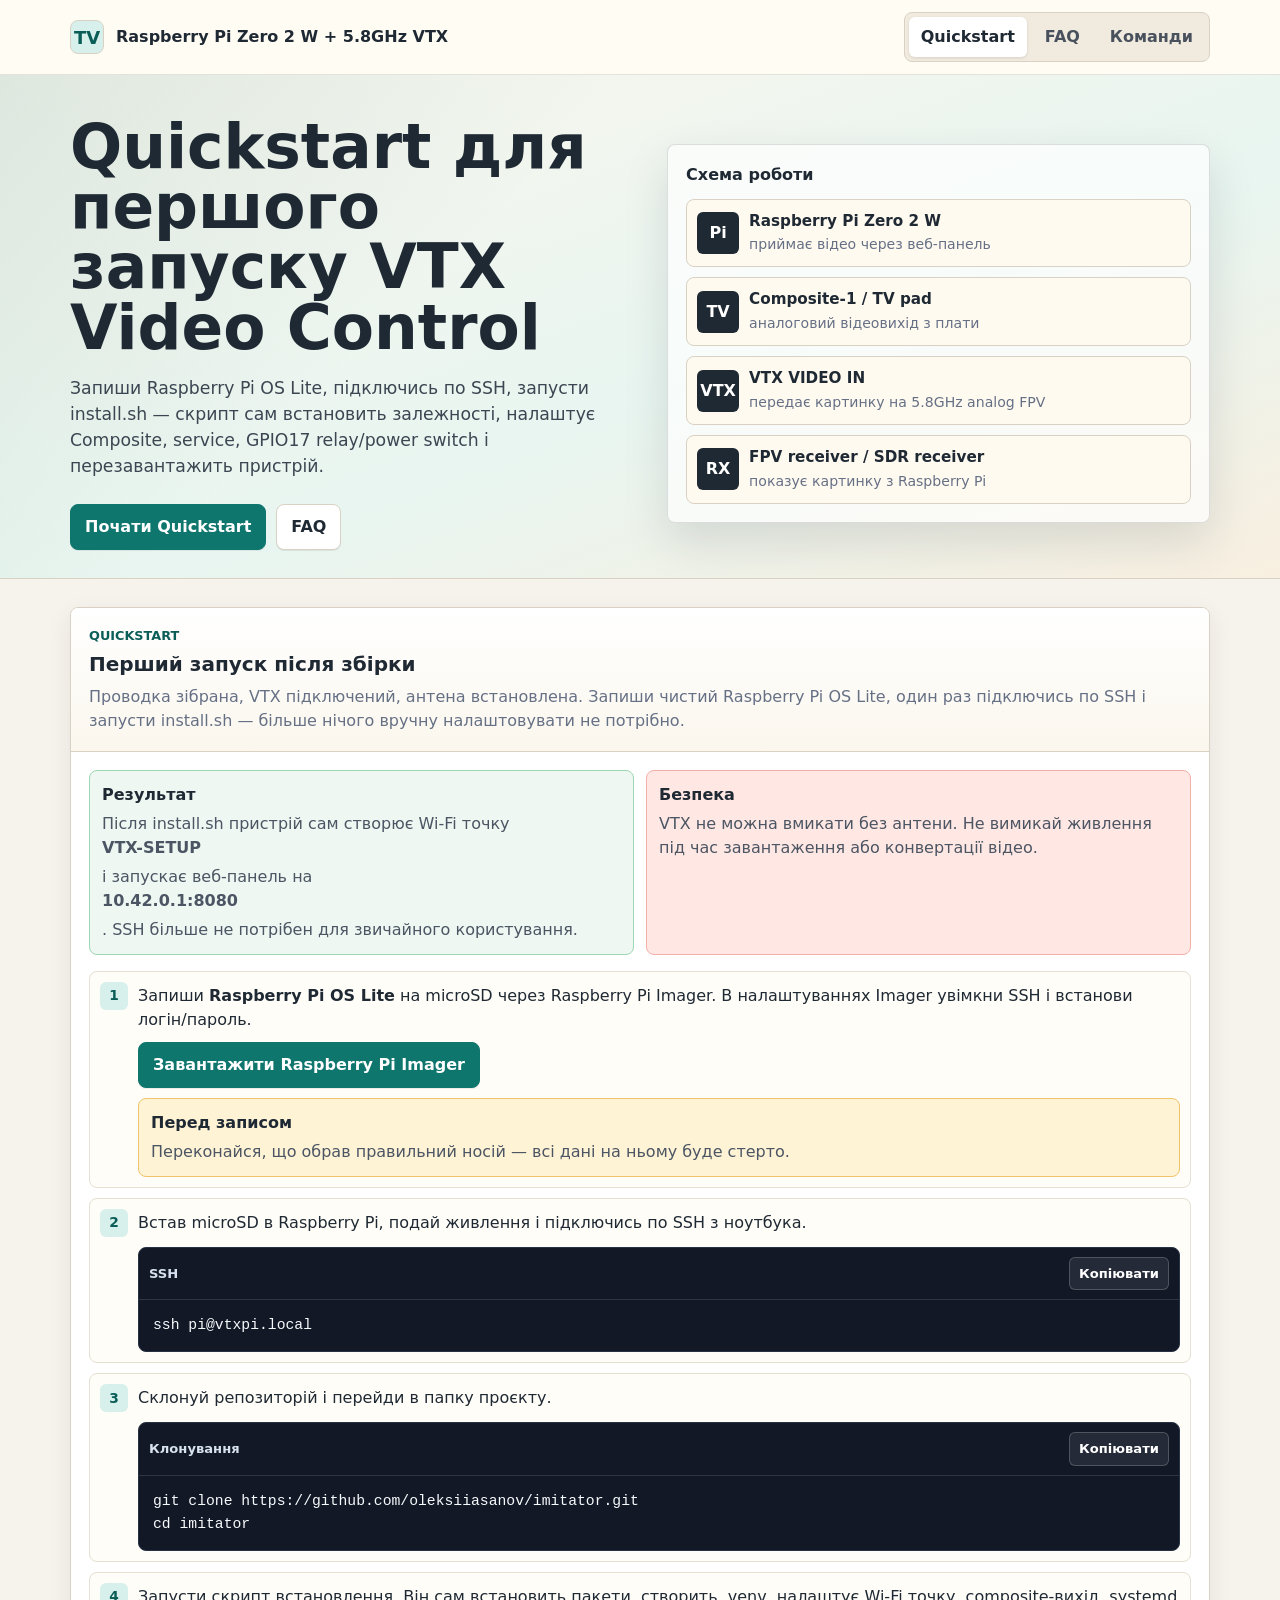
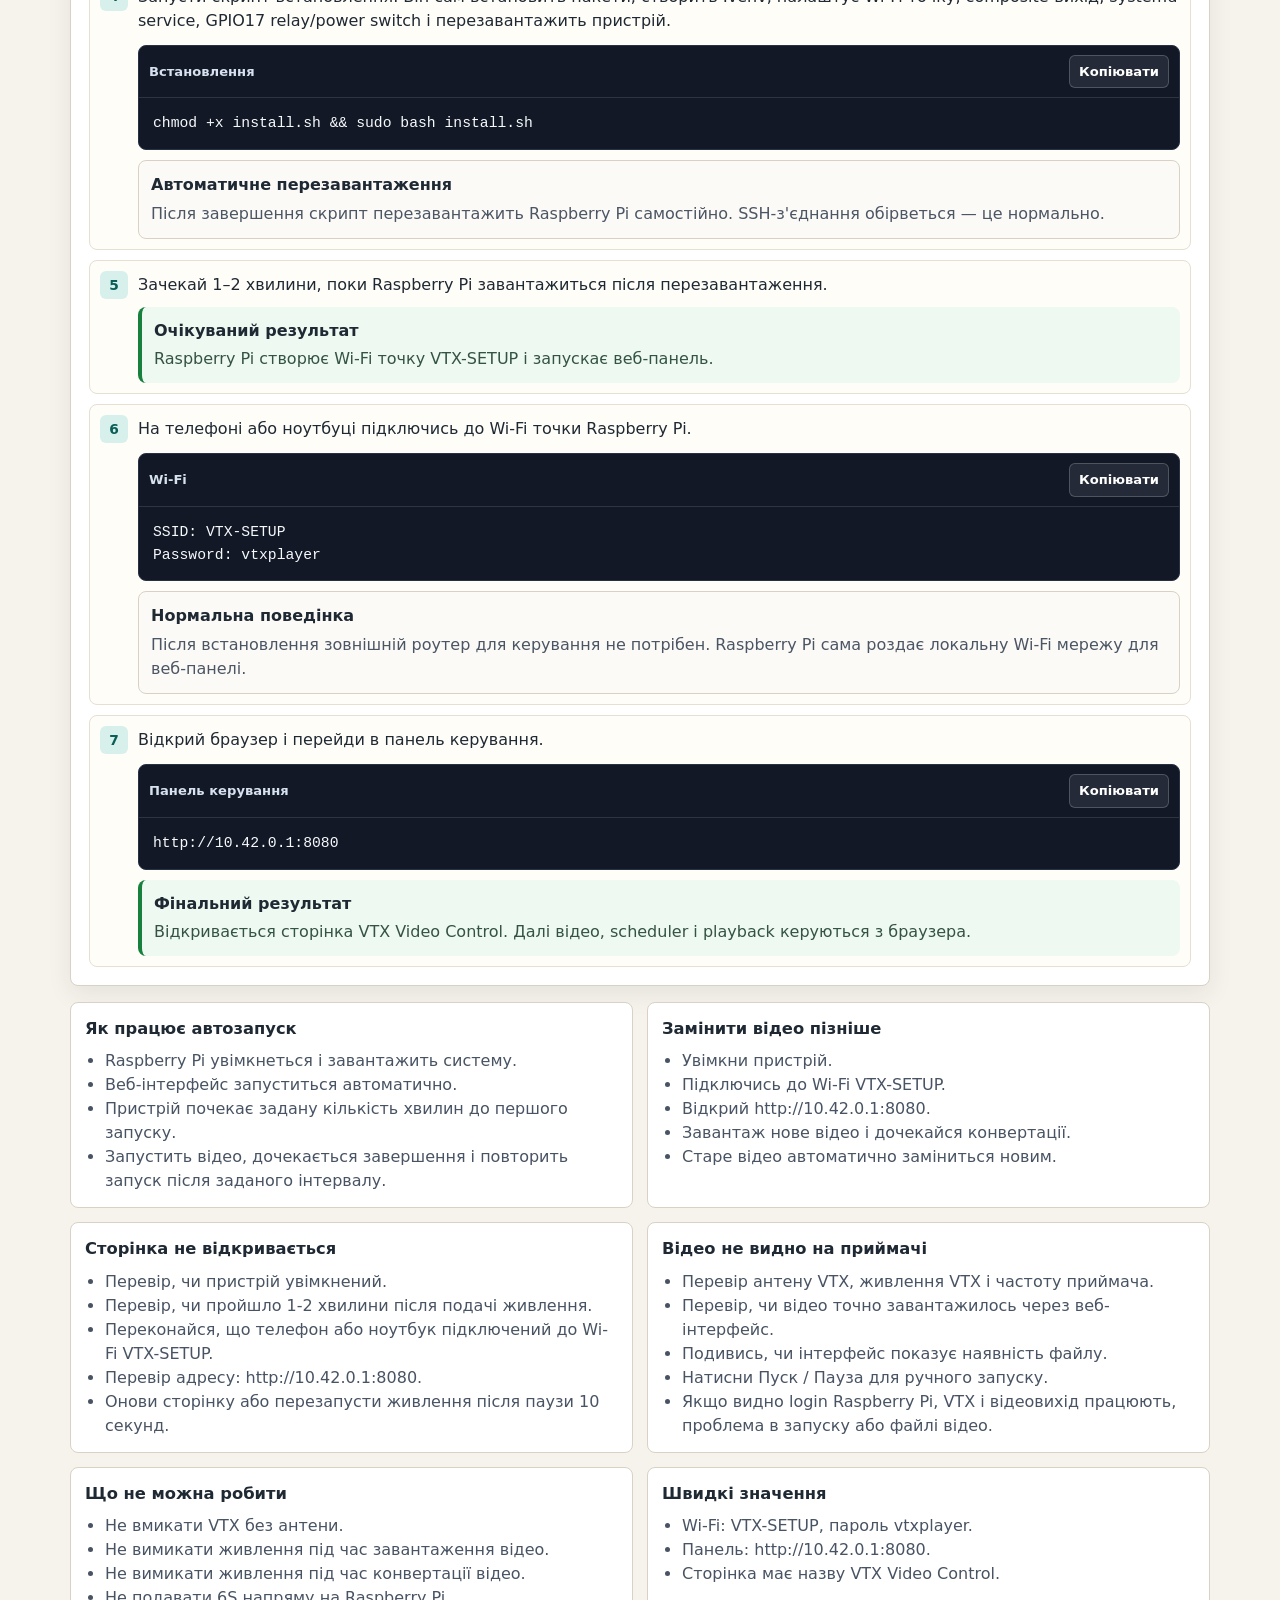
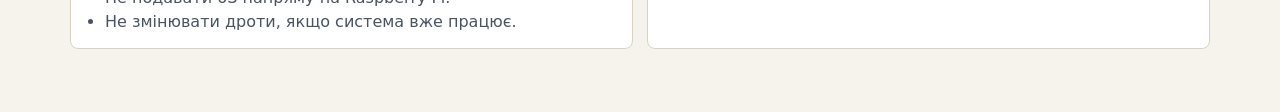
==== index.html @ 907ea308 "Simplify wiring checklist labels" ====
<!doctype html>
<html lang="uk">
<head>
  <meta charset="utf-8">
  <meta name="viewport" content="width=device-width, initial-scale=1">
  <title>Raspberry Pi Zero 2 W + VTX: інтерактивна інструкція</title>
  <style>
    :root {
      color-scheme: light;
      --bg: #f6f3ec;
      --paper: #fffcf5;
      --ink: #1f2933;
      --muted: #667085;
      --line: #d9d2c4;
      --panel: #ffffff;
      --panel-2: #eef7f2;
      --accent: #0f766e;
      --accent-dark: #0b5d57;
      --accent-soft: #d7f0eb;
      --warn: #b54708;
      --warn-soft: #fff3d6;
      --danger: #b42318;
      --danger-soft: #ffe7e3;
      --ok: #16803c;
      --code-bg: #121826;
      --code-fg: #f7fafc;
      --shadow: 0 18px 45px rgba(31, 41, 51, .13);
      --radius: 8px;
    }

    * {
      box-sizing: border-box;
    }

    html {
      scroll-behavior: smooth;
    }

    body {
      margin: 0;
      background: var(--bg);
      color: var(--ink);
      font-family: Inter, ui-sans-serif, system-ui, -apple-system, BlinkMacSystemFont, "Segoe UI", sans-serif;
      line-height: 1.5;
    }

    button,
    input {
      font: inherit;
    }

    button {
      cursor: pointer;
    }

    .app {
      min-height: 100vh;
    }

    .topbar {
      position: sticky;
      top: 0;
      z-index: 20;
      border-bottom: 1px solid rgba(31, 41, 51, .12);
      background: rgba(255, 252, 245, .94);
      backdrop-filter: blur(14px);
    }

    .topbar-inner {
      max-width: 1180px;
      margin: 0 auto;
      padding: 12px 20px;
      display: grid;
      grid-template-columns: minmax(220px, 1fr) auto;
      gap: 16px;
      align-items: center;
    }

    .brand {
      display: flex;
      align-items: center;
      min-width: 0;
      gap: 12px;
      font-weight: 800;
      letter-spacing: 0;
    }

    .brand-mark {
      width: 34px;
      height: 34px;
      display: grid;
      place-items: center;
      flex: 0 0 auto;
      border: 1px solid var(--line);
      border-radius: var(--radius);
      background: var(--accent-soft);
      color: var(--accent-dark);
      font-size: 18px;
      font-weight: 900;
    }

    .brand-text {
      overflow: hidden;
      text-overflow: ellipsis;
      white-space: nowrap;
    }

    .tabs {
      display: flex;
      gap: 6px;
      padding: 4px;
      border: 1px solid var(--line);
      border-radius: var(--radius);
      background: #f0eadf;
    }

    .tab {
      border: 0;
      border-radius: 6px;
      padding: 8px 12px;
      background: transparent;
      color: #49515d;
      font-weight: 700;
      white-space: nowrap;
    }

    .tab.is-active {
      background: var(--panel);
      color: var(--ink);
      box-shadow: 0 1px 3px rgba(31, 41, 51, .12);
    }

    .hero {
      position: relative;
      overflow: hidden;
      border-bottom: 1px solid var(--line);
      background:
        linear-gradient(135deg, rgba(15, 118, 110, .12), transparent 36%),
        linear-gradient(160deg, #fbf7ee 0%, #e8f5f0 58%, #f8efe0 100%);
    }

    .hero-inner {
      max-width: 1180px;
      margin: 0 auto;
      padding: 42px 20px 28px;
      display: grid;
      grid-template-columns: minmax(0, 1.02fr) minmax(320px, .98fr);
      gap: 32px;
      align-items: center;
    }

    h1 {
      margin: 0;
      max-width: 820px;
      font-size: clamp(2rem, 4.8vw, 4.4rem);
      line-height: .98;
      letter-spacing: 0;
    }

    .lead {
      margin: 18px 0 0;
      max-width: 690px;
      color: #3b4652;
      font-size: 1.08rem;
    }

    .hero-actions {
      display: flex;
      flex-wrap: wrap;
      gap: 10px;
      margin-top: 24px;
    }

    .button {
      display: inline-flex;
      align-items: center;
      justify-content: center;
      gap: 8px;
      min-height: 42px;
      border: 1px solid var(--line);
      border-radius: var(--radius);
      padding: 10px 14px;
      background: var(--panel);
      color: var(--ink);
      font-weight: 800;
      text-decoration: none;
      box-shadow: 0 1px 0 rgba(31, 41, 51, .08);
    }

    .button.primary {
      border-color: var(--accent);
      background: var(--accent);
      color: #fff;
    }

    .signal-board {
      border: 1px solid rgba(31, 41, 51, .14);
      border-radius: var(--radius);
      background: rgba(255, 255, 255, .66);
      box-shadow: var(--shadow);
      padding: 18px;
    }

    .signal-title {
      margin: 0 0 12px;
      font-weight: 900;
    }

    .flow {
      display: grid;
      gap: 10px;
    }

    .flow-step {
      position: relative;
      display: grid;
      grid-template-columns: 42px minmax(0, 1fr);
      gap: 10px;
      align-items: center;
      padding: 10px;
      border: 1px solid var(--line);
      border-radius: var(--radius);
      background: #fffaf0;
    }

    .flow-icon {
      width: 42px;
      height: 42px;
      display: grid;
      place-items: center;
      border-radius: 6px;
      background: #1f2933;
      color: #fff;
      font-weight: 900;
    }

    .flow-step strong {
      display: block;
      font-size: .95rem;
    }

    .flow-step span {
      color: var(--muted);
      font-size: .88rem;
    }

    .container {
      max-width: 1180px;
      margin: 0 auto;
      padding: 28px 20px 56px;
    }

    .small-btn {
      min-height: 36px;
      border: 1px solid var(--line);
      border-radius: var(--radius);
      background: var(--panel);
      color: var(--ink);
      padding: 8px 10px;
      font-weight: 800;
    }

    .small-btn.danger {
      color: var(--danger);
      border-color: #f5b8ae;
      background: #fff8f6;
    }

    .view {
      display: none;
    }

    .view.is-active {
      display: block;
    }

    .phase-card {
      margin-bottom: 16px;
      border: 1px solid var(--line);
      border-radius: var(--radius);
      background: var(--panel);
      box-shadow: 0 8px 24px rgba(31, 41, 51, .08);
      overflow: hidden;
    }

    .phase-head {
      display: grid;
      grid-template-columns: minmax(0, 1fr) auto;
      gap: 14px;
      padding: 18px;
      border-bottom: 1px solid var(--line);
      background: linear-gradient(180deg, #ffffff, #fbf7ee);
    }

    .phase-head > .button,
    .phase-head > .small-btn {
      align-self: center;
      justify-self: end;
    }

    .phase-kicker {
      margin: 0 0 4px;
      color: var(--accent-dark);
      font-size: .8rem;
      font-weight: 900;
      text-transform: uppercase;
      letter-spacing: 0;
    }

    .phase-title {
      margin: 0;
      font-size: 1.25rem;
      letter-spacing: 0;
    }

    .phase-summary {
      margin: 6px 0 0;
      color: var(--muted);
    }

    .phase-body {
      display: grid;
      gap: 16px;
      padding: 18px;
    }

    .info-grid {
      display: grid;
      grid-template-columns: repeat(2, minmax(0, 1fr));
      gap: 12px;
    }

    .note {
      border: 1px solid var(--line);
      border-radius: var(--radius);
      padding: 12px;
      background: #fbfaf7;
    }

    .note strong {
      display: block;
      margin-bottom: 5px;
    }

    .note p,
    .note ul {
      margin: 0;
      color: #4b5563;
    }

    .note ul {
      padding-left: 20px;
    }

    .note.warning {
      border-color: #f0c36a;
      background: var(--warn-soft);
    }

    .note.danger {
      border-color: #f2afa8;
      background: var(--danger-soft);
    }

    .note.success {
      border-color: #9bd7b2;
      background: var(--panel-2);
    }

    .steps {
      display: grid;
      gap: 10px;
      margin: 0;
      padding: 0;
      list-style: none;
      counter-reset: steps;
    }

    .step {
      display: grid;
      grid-template-columns: auto minmax(0, 1fr);
      gap: 10px;
      align-items: start;
      padding: 10px;
      border: 1px solid #e6dfd2;
      border-radius: var(--radius);
      background: #fffdf8;
    }

    .step::before {
      counter-increment: steps;
      content: counter(steps);
      width: 28px;
      height: 28px;
      display: grid;
      place-items: center;
      border-radius: 6px;
      background: var(--accent-soft);
      color: var(--accent-dark);
      font-weight: 900;
      font-size: .86rem;
    }

    .step p {
      margin: 2px 0 0;
    }

    .step-content {
      display: grid;
      min-width: 0;
      gap: 10px;
    }

    .step-content p {
      margin: 2px 0 0;
    }

    .step .code-card {
      margin-top: 2px;
    }

    .step-figure {
      margin: 0;
      overflow: hidden;
      border: 1px solid var(--line);
      border-radius: var(--radius);
      background: #fff;
    }

    .step-figure img {
      display: block;
      width: 100%;
      height: auto;
    }

    .step-figure figcaption {
      padding: 9px 12px;
      border-top: 1px solid var(--line);
      color: var(--muted);
      font-size: .9rem;
      font-weight: 750;
    }

    .code-card {
      overflow: hidden;
      border: 1px solid #283245;
      border-radius: var(--radius);
      background: var(--code-bg);
    }

    .code-top {
      display: grid;
      grid-template-columns: minmax(0, 1fr) auto;
      gap: 10px;
      align-items: center;
      padding: 9px 10px;
      border-bottom: 1px solid rgba(255, 255, 255, .12);
      color: #d7e1ef;
      font-size: .82rem;
      font-weight: 850;
    }

    .copy-btn {
      min-height: 32px;
      border: 1px solid rgba(255, 255, 255, .2);
      border-radius: 6px;
      background: rgba(255, 255, 255, .08);
      color: #fff;
      padding: 6px 9px;
      font-weight: 900;
    }

    .copy-btn.is-copied {
      border-color: #7dd3a5;
      background: rgba(22, 128, 60, .35);
    }

    pre {
      margin: 0;
      padding: 14px;
      overflow: auto;
      color: var(--code-fg);
      font-family: ui-monospace, SFMono-Regular, Menlo, Monaco, Consolas, "Liberation Mono", monospace;
      font-size: .92rem;
      line-height: 1.55;
      white-space: pre;
    }

    .result {
      border-left: 4px solid var(--ok);
      border-radius: var(--radius);
      background: #edf9f1;
      padding: 12px;
    }

    .result strong {
      display: block;
      margin-bottom: 4px;
    }

    .result p {
      margin: 0;
      color: #355344;
    }

    .command-panel {
      display: grid;
      gap: 14px;
    }

    .command-search {
      display: grid;
      grid-template-columns: minmax(0, 1fr) auto;
      gap: 10px;
      margin-bottom: 16px;
      padding: 12px;
      border: 1px solid var(--line);
      border-radius: var(--radius);
      background: var(--paper);
    }

    .search-input {
      width: 100%;
      min-height: 42px;
      border: 1px solid var(--line);
      border-radius: var(--radius);
      background: #fff;
      color: var(--ink);
      padding: 10px 12px;
    }

    .command-count {
      display: grid;
      place-items: center;
      min-width: 116px;
      color: var(--muted);
      font-weight: 850;
    }

    .diagnostics {
      display: grid;
      grid-template-columns: repeat(2, minmax(0, 1fr));
      gap: 14px;
    }

    .diagnostics.faq-list {
      grid-template-columns: 1fr;
      gap: 10px;
    }

    .diag-card,
    .faq-item {
      border: 1px solid var(--line);
      border-radius: var(--radius);
      background: var(--panel);
      padding: 14px;
    }

    .diag-card h3,
    .faq-item h3 {
      margin: 0 0 8px;
      font-size: 1.02rem;
      letter-spacing: 0;
    }

    .diag-card ul,
    .faq-item ul,
    .faq-item ol {
      margin: 0;
      padding-left: 20px;
      color: #485363;
    }

    .faq-item {
      padding: 0;
      overflow: hidden;
    }

    .faq-item summary {
      display: grid;
      grid-template-columns: minmax(0, 1fr) auto;
      gap: 12px;
      align-items: center;
      padding: 14px;
      cursor: pointer;
      font-weight: 850;
      list-style: none;
    }

    .faq-item summary::-webkit-details-marker {
      display: none;
    }

    .faq-item summary::after {
      content: "+";
      width: 28px;
      height: 28px;
      display: grid;
      place-items: center;
      border-radius: 6px;
      background: var(--accent-soft);
      color: var(--accent-dark);
      font-weight: 900;
    }

    .faq-item[open] summary {
      border-bottom: 1px solid var(--line);
      background: #fbf7ee;
    }

    .faq-item[open] summary::after {
      content: "-";
    }

    .faq-item h3 {
      margin: 0;
    }

    .faq-answer {
      display: grid;
      gap: 14px;
      padding: 14px;
    }

    .faq-answer p {
      margin: 0;
      color: #485363;
    }

    .wiring-panel {
      display: grid;
      gap: 10px;
      border: 1px solid var(--line);
      border-radius: var(--radius);
      background: #fffdf8;
      padding: 12px;
    }

    .wiring-head {
      display: flex;
      justify-content: space-between;
      gap: 12px;
      align-items: center;
      color: #384453;
      font-weight: 850;
    }

    .wiring-list {
      display: grid;
      gap: 8px;
    }

    .wire-step {
      --wire: #64748b;
      --wire-soft: #f8fafc;
      display: grid;
      grid-template-columns: 24px 34px minmax(150px, 1fr) minmax(54px, .45fr) minmax(150px, 1fr);
      gap: 10px;
      align-items: center;
      min-height: 52px;
      padding: 10px;
      border: 1px solid #e6dfd2;
      border-radius: var(--radius);
      background: var(--panel);
      cursor: pointer;
    }

    .wire-step[data-wire-color="red"] {
      --wire: #dc2626;
      --wire-soft: #fff1f2;
    }

    .wire-step[data-wire-color="black"] {
      --wire: #111827;
      --wire-soft: #f3f4f6;
    }

    .wire-step[data-wire-color="yellow"] {
      --wire: #f59e0b;
      --wire-soft: #fffbeb;
    }

    .wire-step[data-wire-color="blue"] {
      --wire: #2563eb;
      --wire-soft: #eff6ff;
    }

    .wire-step[data-wire-color="gray"] {
      --wire: #64748b;
      --wire-soft: #f8fafc;
    }

    .wire-step input {
      width: 18px;
      height: 18px;
      margin: 0;
      accent-color: var(--accent);
    }

    .wire-num {
      width: 28px;
      height: 28px;
      display: grid;
      place-items: center;
      border: 1px solid #d1d5db;
      border-radius: 6px;
      background: #f3f4f6;
      color: #475569;
      font-size: .82rem;
      font-weight: 900;
    }

    .wire-end {
      min-width: 0;
      color: #283245;
      font-family: ui-monospace, SFMono-Regular, Menlo, Monaco, Consolas, "Liberation Mono", monospace;
      font-size: .9rem;
      font-weight: 800;
      overflow-wrap: anywhere;
    }

    .wire-line {
      position: relative;
      min-width: 54px;
      height: 4px;
      border-radius: 999px;
      background: var(--wire);
      box-shadow: 0 0 0 1px rgba(31, 41, 51, .05), 0 0 10px color-mix(in srgb, var(--wire) 22%, transparent);
    }

    .wire-line::after {
      content: "";
      position: absolute;
      top: 50%;
      right: -1px;
      width: 9px;
      height: 9px;
      border-top: 3px solid var(--wire);
      border-right: 3px solid var(--wire);
      transform: translateY(-50%) rotate(45deg);
      background: transparent;
    }

    .wire-step:has(input:checked) {
      border-color: #9bd7b2;
      background: #f0fbf3;
    }

    .wire-step:has(input:checked) .wire-end {
      text-decoration: line-through;
      text-decoration-thickness: 2px;
    }

    .toast {
      position: fixed;
      right: 18px;
      bottom: 18px;
      z-index: 40;
      transform: translateY(16px);
      opacity: 0;
      pointer-events: none;
      border-radius: var(--radius);
      background: #172033;
      color: #fff;
      padding: 10px 12px;
      font-weight: 850;
      box-shadow: var(--shadow);
      transition: opacity .2s ease, transform .2s ease;
    }

    .toast.is-visible {
      transform: translateY(0);
      opacity: 1;
    }

    @media (max-width: 900px) {
      .topbar-inner,
      .hero-inner,
      .info-grid,
      .diagnostics,
      .wire-step {
        grid-template-columns: 1fr;
      }

      .wire-step {
        gap: 8px;
      }

      .wire-step input,
      .wire-num {
        justify-self: start;
      }

      .wire-line {
        width: 100%;
      }

      .topbar-inner {
        gap: 10px;
      }

      .tabs {
        overflow-x: auto;
      }

    }

    @media (max-width: 560px) {
      .topbar-inner,
      .container,
      .hero-inner {
        padding-left: 14px;
        padding-right: 14px;
      }

      .brand-text {
        white-space: normal;
      }

      .command-search,
      .phase-head {
        grid-template-columns: 1fr;
      }

      .hero-actions {
        justify-content: stretch;
      }

      .button,
      .small-btn {
        width: 100%;
      }

    }
  </style>
</head>
<body>
  <div class="app">
    <header class="topbar">
      <div class="topbar-inner">
        <div class="brand">
          <div class="brand-mark" aria-hidden="true">TV</div>
          <div class="brand-text">Raspberry Pi Zero 2 W + 5.8GHz VTX</div>
        </div>
        <nav class="tabs" aria-label="Розділи інструкції">
          <button class="tab is-active" type="button" data-view="quickstart">Quickstart</button>
          <button class="tab" type="button" data-view="diagnostics">FAQ</button>
          <button class="tab" type="button" data-view="commands">Команди</button>
        </nav>
      </div>
    </header>

    <section class="hero">
      <div class="hero-inner">
        <div>
          <h1>Quickstart для першого запуску VTX Video Control</h1>
          <p class="lead">Запиши Raspberry Pi OS Lite, підключись по SSH, запусти install.sh — скрипт сам встановить залежності, налаштує Composite, service, GPIO17 relay/power switch і перезавантажить пристрій.</p>
          <div class="hero-actions">
            <a class="button primary" href="#quickstart-start">Почати Quickstart</a>
            <a class="button" href="#view-diagnostics" data-jump-view="diagnostics">FAQ</a>
          </div>
        </div>

        <aside class="signal-board" aria-label="Схема сигналу">
          <p class="signal-title">Схема роботи</p>
          <div class="flow">
            <div class="flow-step">
              <div class="flow-icon">Pi</div>
              <div><strong>Raspberry Pi Zero 2 W</strong><span>приймає відео через веб-панель</span></div>
            </div>
            <div class="flow-step">
              <div class="flow-icon">TV</div>
              <div><strong>Composite-1 / TV pad</strong><span>аналоговий відеовихід з плати</span></div>
            </div>
            <div class="flow-step">
              <div class="flow-icon">VTX</div>
              <div><strong>VTX VIDEO IN</strong><span>передає картинку на 5.8GHz analog FPV</span></div>
            </div>
            <div class="flow-step">
              <div class="flow-icon">RX</div>
              <div><strong>FPV receiver / SDR receiver</strong><span>показує картинку з Raspberry Pi</span></div>
            </div>
          </div>
        </aside>
      </div>
    </section>

    <main class="container">
      <section class="view is-active" id="view-quickstart" aria-label="Quickstart першого запуску">
        <article class="phase-card" id="quickstart-start">
          <header class="phase-head">
            <div>
              <p class="phase-kicker">Quickstart</p>
              <h2 class="phase-title">Перший запуск після збірки</h2>
              <p class="phase-summary">Проводка зібрана, VTX підключений, антена встановлена. Запиши чистий Raspberry Pi OS Lite, один раз підключись по SSH і запусти install.sh — більше нічого вручну налаштовувати не потрібно.</p>
            </div>
          </header>
          <div class="phase-body">
            <div class="info-grid">
              <div class="note success">
                <strong>Результат</strong>
                <p>Після install.sh пристрій сам створює Wi-Fi точку <strong>VTX-SETUP</strong> і запускає веб-панель на <strong>10.42.0.1:8080</strong>. SSH більше не потрібен для звичайного користування.</p>
              </div>
              <div class="note danger">
                <strong>Безпека</strong>
                <p>VTX не можна вмикати без антени. Не вимикай живлення під час завантаження або конвертації відео.</p>
              </div>
            </div>

            <ol class="steps">
              <li class="step">
                <div class="step-content">
                  <p>Запиши <strong>Raspberry Pi OS Lite</strong> на microSD через Raspberry Pi Imager. В налаштуваннях Imager увімкни SSH і встанови логін/пароль.</p>
                  <div>
                    <a class="button primary" href="https://www.raspberrypi.com/software/" target="_blank" rel="noopener noreferrer">Завантажити Raspberry Pi Imager</a>
                  </div>
                  <div class="note warning">
                    <strong>Перед записом</strong>
                    <p>Переконайся, що обрав правильний носій — всі дані на ньому буде стерто.</p>
                  </div>
                </div>
              </li>
              <li class="step">
                <div class="step-content">
                  <p>Встав microSD в Raspberry Pi, подай живлення і підключись по SSH з ноутбука.</p>
                  <div class="code-card">
                    <div class="code-top">
                      <span>SSH</span>
                      <button class="copy-btn" type="button" data-copy>Копіювати</button>
                    </div>
                    <pre><code>ssh pi@vtxpi.local</code></pre>
                  </div>
                </div>
              </li>
              <li class="step">
                <div class="step-content">
                  <p>Склонуй репозиторій і перейди в папку проєкту.</p>
                  <div class="code-card">
                    <div class="code-top">
                      <span>Клонування</span>
                      <button class="copy-btn" type="button" data-copy>Копіювати</button>
                    </div>
                    <pre><code>git clone https://github.com/oleksiiasanov/imitator.git
cd imitator</code></pre>
                  </div>
                </div>
              </li>
              <li class="step">
                <div class="step-content">
                  <p>Запусти скрипт встановлення. Він сам встановить пакети, створить .venv, налаштує Wi-Fi точку, composite-вихід, systemd service, GPIO17 relay/power switch і перезавантажить пристрій.</p>
                  <div class="code-card">
                    <div class="code-top">
                      <span>Встановлення</span>
                      <button class="copy-btn" type="button" data-copy>Копіювати</button>
                    </div>
                    <pre><code>chmod +x install.sh &amp;&amp; sudo bash install.sh</code></pre>
                  </div>
                  <div class="note">
                    <strong>Автоматичне перезавантаження</strong>
                    <p>Після завершення скрипт перезавантажить Raspberry Pi самостійно. SSH-з'єднання обірветься — це нормально.</p>
                  </div>
                </div>
              </li>
              <li class="step">
                <div class="step-content">
                  <p>Зачекай 1–2 хвилини, поки Raspberry Pi завантажиться після перезавантаження.</p>
                  <div class="result">
                    <strong>Очікуваний результат</strong>
                    <p>Raspberry Pi створює Wi-Fi точку VTX-SETUP і запускає веб-панель.</p>
                  </div>
                </div>
              </li>
              <li class="step">
                <div class="step-content">
                  <p>На телефоні або ноутбуці підключись до Wi-Fi точки Raspberry Pi.</p>
                  <div class="code-card">
                    <div class="code-top">
                      <span>Wi-Fi</span>
                      <button class="copy-btn" type="button" data-copy>Копіювати</button>
                    </div>
                    <pre><code>SSID: VTX-SETUP
Password: vtxplayer</code></pre>
                  </div>
                  <div class="note">
                    <strong>Нормальна поведінка</strong>
                    <p>Після встановлення зовнішній роутер для керування не потрібен. Raspberry Pi сама роздає локальну Wi-Fi мережу для веб-панелі.</p>
                  </div>
                </div>
              </li>
              <li class="step">
                <div class="step-content">
                  <p>Відкрий браузер і перейди в панель керування.</p>
                  <div class="code-card">
                    <div class="code-top">
                      <span>Панель керування</span>
                      <button class="copy-btn" type="button" data-copy>Копіювати</button>
                    </div>
                    <pre><code>http://10.42.0.1:8080</code></pre>
                  </div>
                  <div class="result">
                    <strong>Фінальний результат</strong>
                    <p>Відкривається сторінка VTX Video Control. Далі відео, scheduler і playback керуються з браузера.</p>
                  </div>
                </div>
              </li>
            </ol>
          </div>
        </article>

        <div class="diagnostics">
          <article class="diag-card">
            <h3>Як працює автозапуск</h3>
            <ul>
              <li>Raspberry Pi увімкнеться і завантажить систему.</li>
              <li>Веб-інтерфейс запуститься автоматично.</li>
              <li>Пристрій почекає задану кількість хвилин до першого запуску.</li>
              <li>Запустить відео, дочекається завершення і повторить запуск після заданого інтервалу.</li>
            </ul>
          </article>
          <article class="diag-card">
            <h3>Замінити відео пізніше</h3>
            <ul>
              <li>Увімкни пристрій.</li>
              <li>Підключись до Wi-Fi VTX-SETUP.</li>
              <li>Відкрий http://10.42.0.1:8080.</li>
              <li>Завантаж нове відео і дочекайся конвертації.</li>
              <li>Старе відео автоматично заміниться новим.</li>
            </ul>
          </article>
          <article class="diag-card">
            <h3>Сторінка не відкривається</h3>
            <ul>
              <li>Перевір, чи пристрій увімкнений.</li>
              <li>Перевір, чи пройшло 1-2 хвилини після подачі живлення.</li>
              <li>Переконайся, що телефон або ноутбук підключений до Wi-Fi VTX-SETUP.</li>
              <li>Перевір адресу: http://10.42.0.1:8080.</li>
              <li>Онови сторінку або перезапусти живлення після паузи 10 секунд.</li>
            </ul>
          </article>
          <article class="diag-card">
            <h3>Відео не видно на приймачі</h3>
            <ul>
              <li>Перевір антену VTX, живлення VTX і частоту приймача.</li>
              <li>Перевір, чи відео точно завантажилось через веб-інтерфейс.</li>
              <li>Подивись, чи інтерфейс показує наявність файлу.</li>
              <li>Натисни Пуск / Пауза для ручного запуску.</li>
              <li>Якщо видно login Raspberry Pi, VTX і відеовихід працюють, проблема в запуску або файлі відео.</li>
            </ul>
          </article>
          <article class="diag-card">
            <h3>Що не можна робити</h3>
            <ul>
              <li>Не вмикати VTX без антени.</li>
              <li>Не вимикати живлення під час завантаження відео.</li>
              <li>Не вимикати живлення під час конвертації відео.</li>
              <li>Не подавати 6S напряму на Raspberry Pi.</li>
              <li>Не змінювати дроти, якщо система вже працює.</li>
            </ul>
          </article>
          <article class="diag-card">
            <h3>Швидкі значення</h3>
            <ul>
              <li>Wi-Fi: VTX-SETUP, пароль vtxplayer.</li>
              <li>Панель: http://10.42.0.1:8080.</li>
              <li>Сторінка має назву VTX Video Control.</li>
            </ul>
          </article>
        </div>
      </section>

      <section class="view" id="view-commands" aria-label="Всі команди">
        <div class="command-search">
          <input class="search-input" id="commandSearch" type="search" placeholder="Пошук: ssh, mpv, ffmpeg, systemctl..." autocomplete="off">
          <div class="command-count" id="commandCount">0 команд</div>
        </div>
        <div class="command-panel" id="commandList"></div>
      </section>

      <section class="view" id="view-diagnostics" aria-label="FAQ і діагностика">
        <div class="diagnostics faq-list">
          <details class="faq-item">
            <summary><h3>Як спаяти повну актуальну схему підключень?</h3></summary>
            <div class="faq-answer">
              <p>Ось актуальна схема під поточний код: Raspberry Pi Zero 2 W керує живленням VTX/Fan через <code>GPIO17</code>, логіка <code>HIGH = увімкнути</code>, <code>LOW = вимкнути</code>.</p>
              <p><strong>Важливо:</strong> коли в схемі написано <code>Raspberry Pi GND pad</code>, це земля Raspberry Pi. Найпростіше взяти один контакт GND як головну землю і від нього/спільної GND-шини вести землю на VTX, relay і buck converter.</p>

              <p><strong>Що саме паяти</strong></p>

              <div class="wiring-panel" id="wiringChecklist">
                <div class="wiring-head">
                  <span>Паяй по одному рядку і відмічай готове</span>
                  <button class="small-btn" type="button" id="resetWiringChecklist">Скинути пайку</button>
                </div>
                <div class="wiring-list">
                  <label class="wire-step" data-wire-color="red">
                    <input type="checkbox" data-wire-check="0">
                    <span class="wire-num">1</span>
                    <span class="wire-end">Battery +</span>
                    <span class="wire-line" aria-hidden="true"></span>
                    <span class="wire-end">5V buck IN+</span>
                  </label>
                  <label class="wire-step" data-wire-color="black">
                    <input type="checkbox" data-wire-check="1">
                    <span class="wire-num">2</span>
                    <span class="wire-end">Battery -</span>
                    <span class="wire-line" aria-hidden="true"></span>
                    <span class="wire-end">5V buck IN-</span>
                  </label>
                  <label class="wire-step" data-wire-color="red">
                    <input type="checkbox" data-wire-check="2">
                    <span class="wire-num">3</span>
                    <span class="wire-end">Battery +</span>
                    <span class="wire-line" aria-hidden="true"></span>
                    <span class="wire-end">12V buck IN+</span>
                  </label>
                  <label class="wire-step" data-wire-color="black">
                    <input type="checkbox" data-wire-check="3">
                    <span class="wire-num">4</span>
                    <span class="wire-end">Battery -</span>
                    <span class="wire-line" aria-hidden="true"></span>
                    <span class="wire-end">12V buck IN-</span>
                  </label>
                  <label class="wire-step" data-wire-color="red">
                    <input type="checkbox" data-wire-check="4">
                    <span class="wire-num">5</span>
                    <span class="wire-end">5V buck OUT+</span>
                    <span class="wire-line" aria-hidden="true"></span>
                    <span class="wire-end">Raspberry Pi 5V pin, physical 2/4</span>
                  </label>
                  <label class="wire-step" data-wire-color="black">
                    <input type="checkbox" data-wire-check="5">
                    <span class="wire-num">6</span>
                    <span class="wire-end">5V buck OUT-</span>
                    <span class="wire-line" aria-hidden="true"></span>
                    <span class="wire-end">Raspberry Pi GND pad</span>
                  </label>
                  <label class="wire-step" data-wire-color="yellow">
                    <input type="checkbox" data-wire-check="6">
                    <span class="wire-num">7</span>
                    <span class="wire-end">Raspberry Pi TV pad</span>
                    <span class="wire-line" aria-hidden="true"></span>
                    <span class="wire-end">VTX VIDEO IN</span>
                  </label>
                  <label class="wire-step" data-wire-color="black">
                    <input type="checkbox" data-wire-check="7">
                    <span class="wire-num">8</span>
                    <span class="wire-end">Raspberry Pi GND pad</span>
                    <span class="wire-line" aria-hidden="true"></span>
                    <span class="wire-end">VTX GND</span>
                  </label>
                  <label class="wire-step" data-wire-color="red">
                    <input type="checkbox" data-wire-check="8">
                    <span class="wire-num">9</span>
                    <span class="wire-end">Raspberry Pi 5V pin, physical 2/4</span>
                    <span class="wire-line" aria-hidden="true"></span>
                    <span class="wire-end">Relay DC+</span>
                  </label>
                  <label class="wire-step" data-wire-color="black">
                    <input type="checkbox" data-wire-check="9">
                    <span class="wire-num">10</span>
                    <span class="wire-end">Raspberry Pi GND pad</span>
                    <span class="wire-line" aria-hidden="true"></span>
                    <span class="wire-end">Relay DC-</span>
                  </label>
                  <label class="wire-step" data-wire-color="blue">
                    <input type="checkbox" data-wire-check="10">
                    <span class="wire-num">11</span>
                    <span class="wire-end">Raspberry Pi GPIO17 pin, physical 11</span>
                    <span class="wire-line" aria-hidden="true"></span>
                    <span class="wire-end">Relay IN</span>
                  </label>
                  <label class="wire-step" data-wire-color="red">
                    <input type="checkbox" data-wire-check="11">
                    <span class="wire-num">12</span>
                    <span class="wire-end">12V buck OUT+</span>
                    <span class="wire-line" aria-hidden="true"></span>
                    <span class="wire-end">Relay COM</span>
                  </label>
                  <label class="wire-step" data-wire-color="red">
                    <input type="checkbox" data-wire-check="12">
                    <span class="wire-num">13</span>
                    <span class="wire-end">Relay NO</span>
                    <span class="wire-line" aria-hidden="true"></span>
                    <span class="wire-end">VTX +</span>
                  </label>
                  <label class="wire-step" data-wire-color="red">
                    <input type="checkbox" data-wire-check="13">
                    <span class="wire-num">14</span>
                    <span class="wire-end">Relay NO</span>
                    <span class="wire-line" aria-hidden="true"></span>
                    <span class="wire-end">Fan + якщо fan є</span>
                  </label>
                  <label class="wire-step" data-wire-color="black">
                    <input type="checkbox" data-wire-check="14">
                    <span class="wire-num">15</span>
                    <span class="wire-end">12V buck OUT-</span>
                    <span class="wire-line" aria-hidden="true"></span>
                    <span class="wire-end">VTX -</span>
                  </label>
                  <label class="wire-step" data-wire-color="black">
                    <input type="checkbox" data-wire-check="15">
                    <span class="wire-num">16</span>
                    <span class="wire-end">12V buck OUT-</span>
                    <span class="wire-line" aria-hidden="true"></span>
                    <span class="wire-end">Fan - якщо fan є</span>
                  </label>
                  <label class="wire-step" data-wire-color="black">
                    <input type="checkbox" data-wire-check="16">
                    <span class="wire-num">17</span>
                    <span class="wire-end">12V buck OUT-</span>
                    <span class="wire-line" aria-hidden="true"></span>
                    <span class="wire-end">Raspberry Pi GND pad / Relay DC-</span>
                  </label>
                  <label class="wire-step" data-wire-color="gray">
                    <input type="checkbox" data-wire-check="17">
                    <span class="wire-num">18</span>
                    <span class="wire-end">Relay NC</span>
                    <span class="wire-line" aria-hidden="true"></span>
                    <span class="wire-end">not used</span>
                  </label>
                </div>
              </div>

              <p><strong>ASCII-діаграма</strong></p>

              <div class="code-card">
                <div class="code-top">
                  <span>ASCII-діаграма</span>
                  <button class="copy-btn" type="button" data-copy>Копіювати</button>
                </div>
                <pre><code>Battery + -> 5V buck IN+
Battery - -> 5V buck IN-
5V buck OUT+ -> Raspberry Pi 5V pin 2/4
5V buck OUT- -> Raspberry Pi GND pad

Battery + -> 12V buck IN+
Battery - -> 12V buck IN-
12V buck OUT+ -> Relay COM
12V buck OUT- -> VTX - / Fan - / Raspberry Pi GND pad / Relay DC-

Raspberry Pi TV pad -> VTX VIDEO IN
Raspberry Pi GND pad -> VTX GND
Raspberry Pi 5V pin 2/4 -> Relay DC+
Raspberry Pi GND pad -> Relay DC-
Raspberry Pi GPIO17 pin 11 -> Relay IN

Relay NO -> VTX + / Fan +
Relay NC -> not used</code></pre>
              </div>

              <p><strong>Важливо перед увімкненням</strong></p>

              <ol>
                <li>Антена VTX має бути підключена до подачі живлення.</li>
                <li>Не живити Raspberry Pi напряму від 6S або VBAT.</li>
                <li>VTX/Fan не живити від Raspberry Pi 5V.</li>
                <li>Використовувати <code>Relay NO</code>, не <code>NC</code>, щоб VTX був вимкнений при старті.</li>
                <li>Relay module має спрацьовувати від <code>3.3V HIGH</code> на <code>IN</code>. Якщо твій модуль не спрацьовує від GPIO Raspberry Pi, потрібен драйвер/транзисторний ключ між <code>GPIO17</code> і <code>Relay IN</code>.</li>
              </ol>

              <p>Поточний софт робить так: перед playback ставить <code>GPIO17 HIGH</code>, чекає <code>300 ms</code>, запускає відео на Composite, після stop/exit ставить <code>GPIO17 LOW</code>.</p>
            </div>
          </details>

          <details class="faq-item">
            <summary><h3>FAQ: змінити Wi-Fi без перезапису SD</h3></summary>
            <div class="faq-answer">
              <p>Використовуй це, якщо змінився роутер, SSID або пароль, і Raspberry Pi більше не з'являється в мережі. Не натискай Write в Raspberry Pi Imager: це перезапише всю SD-карту.</p>
              <ul>
                <li>Встав microSD у Mac.</li>
                <li>Переконайся, що boot-розділ відкрився як /Volumes/bootfs.</li>
                <li>Заміни YOUR_WIFI_NAME і YOUR_WIFI_PASSWORD на реальні дані Wi-Fi.</li>
                <li>Raspberry Pi Zero 2 W підключається тільки до 2.4GHz Wi-Fi.</li>
                <li>Перевірений спосіб для цієї збірки: cloud-init recovery через network-config, meta-data і user-data.</li>
              </ul>
              <div class="code-card">
                <div class="code-top">
                  <span>Перевірити bootfs</span>
                  <button class="copy-btn" type="button" data-copy>Копіювати</button>
                </div>
                <pre><code>ls -la /Volumes/bootfs
cat /Volumes/bootfs/network-config
cat /Volumes/bootfs/meta-data
cat /Volumes/bootfs/cmdline.txt</code></pre>
              </div>
              <div class="code-card">
                <div class="code-top">
                  <span>Оновити Wi-Fi через cloud-init</span>
                  <button class="copy-btn" type="button" data-copy>Копіювати</button>
                </div>
                <pre><code>python3 - &lt;&lt;'PY'
from pathlib import Path
from datetime import datetime

boot = Path('/Volumes/bootfs')
ssid = 'YOUR_WIFI_NAME'
password = 'YOUR_WIFI_PASSWORD'
instance = 'vtxpi-wifi-recovery-' + datetime.now().strftime('%Y%m%d%H%M%S')

(boot / 'meta-data').write_text(f'instance-id: {instance}\n')

cmdline = (boot / 'cmdline.txt').read_text().strip().split()
cmdline = [part for part in cmdline if not part.startswith('systemd.run=') and not part.startswith('systemd.run_success_action=')]
cmdline = [f'ds=nocloud;i={instance}' if part.startswith('ds=nocloud;i=') else part for part in cmdline]
(boot / 'cmdline.txt').write_text(' '.join(cmdline) + '\n')

(boot / 'network-config').write_text(f'''network:
  version: 2
  ethernets:
    eth0:
      dhcp4: true
      dhcp6: true
      optional: true
  wifis:
    wlan0:
      dhcp4: true
      regulatory-domain: "UA"
      access-points:
        "{ssid}":
          password: "{password}"
      optional: true
''')

(boot / 'user-data').write_text(f'''#cloud-config
manage_resolv_conf: false

hostname: vtxpi
manage_etc_hosts: true
packages:
- avahi-daemon
apt:
  preserve_sources_list: true
  conf: |
    Acquire {{
      Check-Date "false";
    }};
timezone: Europe/Kyiv
keyboard:
  model: pc105
  layout: "us"
users:
- name: pi
  groups: users,adm,dialout,audio,netdev,video,plugdev,cdrom,games,input,gpio,spi,i2c,render,sudo
  shell: /bin/bash
  lock_passwd: false
  passwd: "$y$jB5$NNZQpF3Jh7nHqsqHHNIF5/$5vF8BgoLervTEj.z5V2UjdnlKA8dWnysTCAyNoMZkDC"
enable_ssh: true
ssh_pwauth: true
rpi:
  interfaces:
    serial: true
write_files:
- path: /etc/NetworkManager/system-connections/vtx-wifi.nmconnection
  owner: root:root
  permissions: '0600'
  content: |
    [connection]
    id=vtx-wifi
    type=wifi
    interface-name=wlan0
    autoconnect=true

    [wifi]
    mode=infrastructure
    ssid={ssid}

    [wifi-security]
    key-mgmt=wpa-psk
    psk={password}

    [ipv4]
    method=auto

    [ipv6]
    method=auto
runcmd:
- [sh, -c, 'nmcli connection reload || true']
- [sh, -c, 'nmcli connection up vtx-wifi || true']
- [sh, -c, 'date > /boot/firmware/cloudwifi.log || date > /boot/cloudwifi.log || true']
''')

for name in ['fixwifi.sh', 'fixwifi.log']:
    target = boot / name
    if target.exists():
        target.unlink()
PY</code></pre>
              </div>
              <div class="code-card">
                <div class="code-top">
                  <span>Перевірити перед вставленням у Pi</span>
                  <button class="copy-btn" type="button" data-copy>Копіювати</button>
                </div>
                <pre><code>grep -n "YOUR_WIFI\|systemd.run\|ssid=\|psk=\|instance-id\|ds=nocloud" /Volumes/bootfs/cmdline.txt /Volumes/bootfs/meta-data /Volumes/bootfs/user-data /Volumes/bootfs/network-config
ls -la /Volumes/bootfs/fixwifi.sh /Volumes/bootfs/fixwifi.log 2&gt;/dev/null || true
diskutil eject /Volumes/bootfs</code></pre>
              </div>
              <ul>
                <li>Після цього встав SD у Raspberry Pi і подай живлення.</li>
                <li>Почекай 3-5 хвилин: cloud-init має повторно застосувати Wi-Fi і створити NetworkManager profile.</li>
                <li>Після boot пробуй ping vtxpi.local, ssh pi@vtxpi.local або відкрий http://vtxpi.local:8080.</li>
              </ul>
              <div class="code-card">
                <div class="code-top">
                  <span>Якщо знову не підключилось</span>
                  <button class="copy-btn" type="button" data-copy>Копіювати</button>
                </div>
                <pre><code>cat /Volumes/bootfs/cloudwifi.log
cat /Volumes/bootfs/cmdline.txt
cat /Volumes/bootfs/meta-data
cat /Volumes/bootfs/network-config</code></pre>
              </div>
              <ul>
                <li>Якщо cloudwifi.log з'явився, cloud-init виконав runcmd. Тоді перевір SSID, пароль, 2.4GHz Wi-Fi, WPA2 і список клієнтів роутера.</li>
                <li>Якщо cloudwifi.log немає, перевір, чи instance-id у meta-data і ds=nocloud у cmdline.txt однакові та нові.</li>
                <li>Якщо лишились fixwifi.sh або systemd.run, це старий recovery-спосіб. Прибери їх і повтори cloud-init recovery.</li>
              </ul>
            </div>
          </details>

          <details class="faq-item">
            <summary><h3>Немає відеосигналу</h3></summary>
            <div class="faq-answer">
              <ul>
                <li>Перевір у /system, чи MPV, FFmpeg, Composite-1 і GPIO17 мають зелений статус.</li>
                <li>Перевір, чи relay branch вмикає VTX під час playback.</li>
                <li>Перевір, чи антена підключена до VTX.</li>
                <li>Перевір, чи VTX не в PIT mode.</li>
                <li>Перевір band/channel на receiver.</li>
                <li>Перевір перший розділ FAQ з повною актуальною схемою підключень.</li>
              </ul>
            </div>
          </details>

          <details class="faq-item">
            <summary><h3>SSH не підключається</h3></summary>
            <div class="faq-answer">
              <ul>
                <li>Почекай 2-5 хвилин після першого boot.</li>
                <li>Переконайся, що ноутбук і Raspberry Pi в одній Wi-Fi мережі.</li>
                <li>Спробуй ssh-keygen -R vtxpi.local.</li>
                <li>Знайди IP через arp -a або сторінку роутера.</li>
                <li>Якщо Wi-Fi міняли після першого старту, виконай FAQ: змінити Wi-Fi без перезапису SD.</li>
              </ul>
            </div>
          </details>

          <details class="faq-item">
            <summary><h3>Composite-1 не connected</h3></summary>
            <div class="faq-answer">
              <ul>
                <li>Запусти sudo bash install.sh повторно з папки проєкту.</li>
                <li>Installer має виставити dtoverlay=vc4-kms-v3d,composite=1.</li>
                <li>Installer має виставити enable_tvout=1 і sdtv_mode=2.</li>
                <li>Installer має додати video=Composite-1:720x576@50e.</li>
                <li>Після зміни boot config потрібен reboot.</li>
              </ul>
            </div>
          </details>

          <details class="faq-item">
            <summary><h3>Upload або conversion падає</h3></summary>
            <div class="faq-answer">
              <ul>
                <li>Перевір, чи тип файлу підтримується: MP4, MOV, MKV, WEBM, AVI, MPEG, TS.</li>
                <li>Перевір вільне місце на /system.</li>
                <li>Перевір, чи ffmpeg доступний на /system.</li>
                <li>Подивись помилку в Web UI і journalctl -u vtx-player.service -f.</li>
                <li>Під час conversion playback заблокований — це нормально.</li>
              </ul>
            </div>
          </details>
        </div>
      </section>
    </main>
  </div>

  <div class="toast" id="toast" role="status" aria-live="polite">Скопійовано</div>

  <script>
    const commands = [
      { title: "Wi-Fi точка VTX", phase: "Quickstart", code: "SSID: VTX-SETUP\nPassword: vtxplayer" },
      { title: "Адреса панелі VTX Video Control", phase: "Quickstart", code: "http://10.42.0.1:8080" },
      { title: "Адреса System Status", phase: "Quickstart", code: "http://10.42.0.1:8080/system" },
      { title: "Приклади першого запуску", phase: "Quickstart", code: "0   = запустити одразу\n20  = запустити через 20 хвилин\n60  = запустити через 1 годину\n180 = запустити через 3 години" },
      { title: "Приклад інтервалу повтору", phase: "Quickstart", code: "20" },
      { title: "SSH до Raspberry Pi", phase: "OS і SSH", code: "ssh pi@vtxpi.local" },
      { title: "Скинути старий SSH-ключ і зайти знову", phase: "OS і SSH", code: "ssh-keygen -R vtxpi.local\nssh pi@vtxpi.local" },
      { title: "Знайти IP і підключитись по IP", phase: "OS і SSH", code: "arp -a\nssh pi@192.168.X.X" },
      { title: "Клонувати репозиторій", phase: "Install", code: "git clone https://github.com/oleksiiasanov/imitator.git\ncd imitator" },
      { title: "Запустити installer", phase: "Install", code: "sudo bash install.sh" },
      { title: "Повторно запустити installer", phase: "Install", code: "cd ~/imitator\nsudo bash install.sh" },
      { title: "Перевірити service", phase: "Systemd", code: "systemctl status vtx-player.service" },
      { title: "Дивитись логи", phase: "Systemd", code: "journalctl -u vtx-player.service -f" },
      { title: "Останні логи при помилці", phase: "Systemd", code: "journalctl -u vtx-player.service -n 80 --no-pager" },
      { title: "Перезапустити service", phase: "Systemd", code: "sudo systemctl restart vtx-player.service" },
      { title: "Перевірити autostart service", phase: "Systemd", code: "systemctl is-enabled vtx-player.service\nsystemctl is-active vtx-player.service" },
      { title: "Перевірити runtime файли", phase: "Diagnostics", code: "ls -ld uploads videos\nls -l config.json videos/video_fpv.mp4" },
      { title: "Перевірити версію", phase: "Diagnostics", code: "cat VERSION" },
      { title: "Перевірити Python syntax", phase: "Validation", code: "python3 -m py_compile app.py gpio.py" },
      { title: "Перевірити install.sh syntax", phase: "Validation", code: "bash -n install.sh" }
    ];

    const wiringChecklistKey = "vtx-guide-wiring-checklist-v1";
    const tabs = document.querySelectorAll(".tab");
    const views = document.querySelectorAll(".view");
    const toast = document.getElementById("toast");
    let toastTimer;

    function showToast(message) {
      toast.textContent = message;
      toast.classList.add("is-visible");
      clearTimeout(toastTimer);
      toastTimer = setTimeout(() => toast.classList.remove("is-visible"), 1600);
    }

    async function copyText(text, button) {
      try {
        if (navigator.clipboard && window.isSecureContext) {
          await navigator.clipboard.writeText(text);
        } else {
          const area = document.createElement("textarea");
          area.value = text;
          area.setAttribute("readonly", "");
          area.style.position = "fixed";
          area.style.left = "-9999px";
          document.body.appendChild(area);
          area.select();
          document.execCommand("copy");
          area.remove();
        }
        if (button) {
          const oldText = button.textContent;
          button.textContent = "Готово";
          button.classList.add("is-copied");
          setTimeout(() => {
            button.textContent = oldText;
            button.classList.remove("is-copied");
          }, 1100);
        }
        showToast("Скопійовано");
      } catch (error) {
        showToast("Не вдалося скопіювати");
      }
    }

    function setView(name) {
      tabs.forEach(tab => tab.classList.toggle("is-active", tab.dataset.view === name));
      views.forEach(view => view.classList.toggle("is-active", view.id === `view-${name}`));
    }

    function renderCommands(filter = "") {
      const list = document.getElementById("commandList");
      const needle = filter.trim().toLowerCase();
      const filtered = commands.filter(item => {
        const text = `${item.title} ${item.phase} ${item.code}`.toLowerCase();
        return text.includes(needle);
      });

      list.innerHTML = filtered.map((item, index) => `
        <article class="code-card" data-command-index="${index}">
          <div class="code-top">
            <span>${escapeHtml(item.phase)} · ${escapeHtml(item.title)}</span>
            <button class="copy-btn" type="button" data-command-copy="${commands.indexOf(item)}">Копіювати</button>
          </div>
          <pre><code>${escapeHtml(item.code)}</code></pre>
        </article>
      `).join("");

      document.getElementById("commandCount").textContent = `${filtered.length} команд`;
    }

    function escapeHtml(value) {
      return value
        .replaceAll("&", "&amp;")
        .replaceAll("<", "&lt;")
        .replaceAll(">", "&gt;")
        .replaceAll('"', "&quot;");
    }

    function readWiringState() {
      try {
        return JSON.parse(localStorage.getItem(wiringChecklistKey)) || {};
      } catch (error) {
        return {};
      }
    }

    function writeWiringState(state) {
      localStorage.setItem(wiringChecklistKey, JSON.stringify(state));
    }

    function restoreWiringChecklist() {
      const state = readWiringState();
      document.querySelectorAll("[data-wire-check]").forEach(input => {
        input.checked = Boolean(state[input.dataset.wireCheck]);
      });
    }

    document.addEventListener("click", event => {
      const copyButton = event.target.closest("[data-copy]");
      if (copyButton) {
        const code = copyButton.closest(".code-card").querySelector("code").textContent;
        copyText(code.trim(), copyButton);
        return;
      }

      const commandCopy = event.target.closest("[data-command-copy]");
      if (commandCopy) {
        const command = commands[Number(commandCopy.dataset.commandCopy)];
        copyText(command.code, commandCopy);
        return;
      }

      const tab = event.target.closest(".tab");
      if (tab) {
        setView(tab.dataset.view);
        return;
      }

      const jump = event.target.closest("[data-jump-view]");
      if (jump) {
        setView(jump.dataset.jumpView);
      }
    });

    document.getElementById("commandSearch").addEventListener("input", event => {
      renderCommands(event.target.value);
    });

    document.getElementById("wiringChecklist").addEventListener("change", event => {
      const input = event.target.closest("input[data-wire-check]");
      if (!input) return;
      const state = readWiringState();
      state[input.dataset.wireCheck] = input.checked;
      writeWiringState(state);
    });

    document.getElementById("resetWiringChecklist").addEventListener("click", () => {
      localStorage.removeItem(wiringChecklistKey);
      document.querySelectorAll("[data-wire-check]").forEach(input => {
        input.checked = false;
      });
      showToast("Пайку скинуто");
    });

    renderCommands();
    restoreWiringChecklist();
  </script>
</body>
</html>
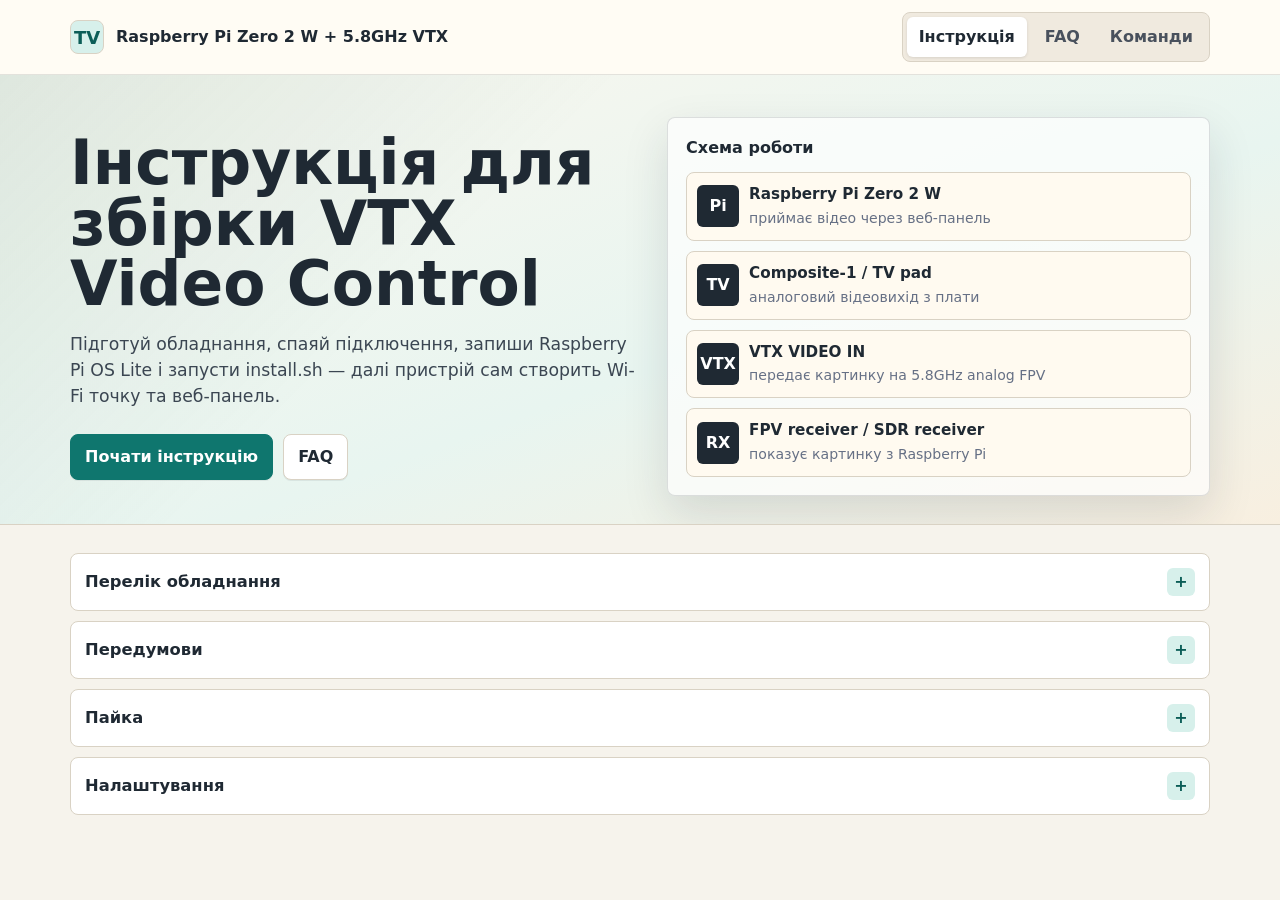
==== commit 7e8fc7c1: "Restructure guide into instruction sections" ====
--- a/index.html
+++ b/index.html
@@ -330,6 +330,59 @@
       gap: 12px;
     }
 
+    .equipment-grid {
+      display: grid;
+      grid-template-columns: repeat(3, minmax(0, 1fr));
+      gap: 12px;
+    }
+
+    .equipment-card {
+      display: grid;
+      grid-template-rows: auto 1fr auto;
+      gap: 12px;
+      min-width: 0;
+      border: 1px solid var(--line);
+      border-radius: var(--radius);
+      background: #fff;
+      padding: 12px;
+    }
+
+    .equipment-photo {
+      display: grid;
+      place-items: center;
+      aspect-ratio: 16 / 10;
+      border: 1px dashed #c8c0b1;
+      border-radius: var(--radius);
+      background: linear-gradient(135deg, #f8fafc, #f7efe0);
+      color: #64748b;
+      font-weight: 900;
+      text-align: center;
+    }
+
+    .equipment-card h4 {
+      margin: 0 0 6px;
+      color: #202b3a;
+      font-size: 1rem;
+      letter-spacing: 0;
+    }
+
+    .equipment-card p {
+      margin: 0;
+      color: #4b5563;
+      font-size: .92rem;
+    }
+
+    .equipment-card .equipment-specs {
+      margin: 8px 0 0;
+      padding-left: 18px;
+      color: #4b5563;
+      font-size: .9rem;
+    }
+
+    .equipment-card .button {
+      width: 100%;
+    }
+
     .note {
       border: 1px solid var(--line);
       border-radius: var(--radius);
@@ -473,6 +526,94 @@
     .copy-btn.is-copied {
       border-color: #7dd3a5;
       background: rgba(22, 128, 60, .35);
+    }
+
+    .soldering-preview {
+      overflow: hidden;
+      border: 1px solid var(--line);
+      border-radius: var(--radius);
+      background: #fff;
+      margin: 0;
+    }
+
+    .soldering-preview button {
+      position: relative;
+      display: block;
+      width: 100%;
+      padding: 0;
+      border: 0;
+      background: #111827;
+    }
+
+    .soldering-preview img {
+      display: block;
+      width: 100%;
+      aspect-ratio: 16 / 10;
+      object-fit: cover;
+    }
+
+    .soldering-preview figcaption {
+      display: flex;
+      justify-content: space-between;
+      gap: 12px;
+      align-items: center;
+      padding: 10px 12px;
+      color: #384453;
+      font-size: .9rem;
+      font-weight: 850;
+    }
+
+    .soldering-preview .zoom-label {
+      border: 1px solid var(--line);
+      border-radius: 6px;
+      background: var(--paper);
+      color: var(--accent-dark);
+      padding: 5px 8px;
+      font-size: .82rem;
+      font-weight: 900;
+    }
+
+    .image-dialog {
+      width: min(1180px, calc(100vw - 28px));
+      max-width: none;
+      border: 0;
+      border-radius: var(--radius);
+      background: #0f172a;
+      padding: 0;
+      box-shadow: 0 28px 80px rgba(15, 23, 42, .45);
+    }
+
+    .image-dialog::backdrop {
+      background: rgba(15, 23, 42, .72);
+      backdrop-filter: blur(3px);
+    }
+
+    .image-dialog-top {
+      display: grid;
+      grid-template-columns: minmax(0, 1fr) auto;
+      gap: 12px;
+      align-items: center;
+      padding: 10px 12px;
+      color: #f8fafc;
+      font-weight: 850;
+    }
+
+    .image-dialog-top button {
+      min-height: 34px;
+      border: 1px solid rgba(255, 255, 255, .28);
+      border-radius: 6px;
+      background: rgba(255, 255, 255, .1);
+      color: #fff;
+      padding: 6px 10px;
+      font-weight: 900;
+    }
+
+    .image-dialog img {
+      display: block;
+      width: 100%;
+      max-height: calc(100vh - 110px);
+      object-fit: contain;
+      background: #020617;
     }
 
     pre {
@@ -777,6 +918,7 @@
       .topbar-inner,
       .hero-inner,
       .info-grid,
+      .equipment-grid,
       .diagnostics,
       .wire-step {
         grid-template-columns: 1fr;
@@ -843,7 +985,7 @@
           <div class="brand-text">Raspberry Pi Zero 2 W + 5.8GHz VTX</div>
         </div>
         <nav class="tabs" aria-label="Розділи інструкції">
-          <button class="tab is-active" type="button" data-view="quickstart">Quickstart</button>
+          <button class="tab is-active" type="button" data-view="quickstart">Інструкція</button>
           <button class="tab" type="button" data-view="diagnostics">FAQ</button>
           <button class="tab" type="button" data-view="commands">Команди</button>
         </nav>
@@ -853,10 +995,10 @@
     <section class="hero">
       <div class="hero-inner">
         <div>
-          <h1>Quickstart для першого запуску VTX Video Control</h1>
-          <p class="lead">Запиши Raspberry Pi OS Lite, підключись по SSH, запусти install.sh — скрипт сам встановить залежності, налаштує Composite, service, GPIO17 relay/power switch і перезавантажить пристрій.</p>
+          <h1>Інструкція для збірки VTX Video Control</h1>
+          <p class="lead">Підготуй обладнання, спаяй підключення, запиши Raspberry Pi OS Lite і запусти install.sh — далі пристрій сам створить Wi-Fi точку та веб-панель.</p>
           <div class="hero-actions">
-            <a class="button primary" href="#quickstart-start">Почати Quickstart</a>
+            <a class="button primary" href="#instruction-start">Почати інструкцію</a>
             <a class="button" href="#view-diagnostics" data-jump-view="diagnostics">FAQ</a>
           </div>
         </div>
@@ -886,203 +1028,172 @@
     </section>
 
     <main class="container">
-      <section class="view is-active" id="view-quickstart" aria-label="Quickstart першого запуску">
-        <article class="phase-card" id="quickstart-start">
-          <header class="phase-head">
-            <div>
-              <p class="phase-kicker">Quickstart</p>
-              <h2 class="phase-title">Перший запуск після збірки</h2>
-              <p class="phase-summary">Проводка зібрана, VTX підключений, антена встановлена. Запиши чистий Raspberry Pi OS Lite, один раз підключись по SSH і запусти install.sh — більше нічого вручну налаштовувати не потрібно.</p>
-            </div>
-          </header>
-          <div class="phase-body">
-            <div class="info-grid">
-              <div class="note success">
-                <strong>Результат</strong>
-                <p>Після install.sh пристрій сам створює Wi-Fi точку <strong>VTX-SETUP</strong> і запускає веб-панель на <strong>10.42.0.1:8080</strong>. SSH більше не потрібен для звичайного користування.</p>
-              </div>
-              <div class="note danger">
-                <strong>Безпека</strong>
-                <p>VTX не можна вмикати без антени. Не вимикай живлення під час завантаження або конвертації відео.</p>
+      <section class="view is-active" id="view-quickstart" aria-label="Інструкція збірки і налаштування">
+        <div class="diagnostics faq-list" id="instruction-start">
+          <details class="faq-item">
+            <summary><h3>Перелік обладнання</h3></summary>
+            <div class="faq-answer">
+              <div class="equipment-grid">
+                <article class="equipment-card">
+                  <div class="equipment-photo">Фото<br>placeholder</div>
+                  <div>
+                    <h4>Buck 5V</h4>
+                    <p>LM2596S понижуючий DC-DC модуль для живлення Raspberry Pi.</p>
+                    <ul class="equipment-specs">
+                      <li>OUT налаштувати на 5V до підключення Raspberry Pi.</li>
+                      <li>IN підключається до Battery + / Battery -.</li>
+                      <li>OUT+ йде на Raspberry Pi 5V pad, OUT- на Raspberry Pi GND pad.</li>
+                    </ul>
+                  </div>
+                  <a class="button" href="https://prom.ua/ua/m5274543873677601818-modul-lm2596s-ponizhayuschij.html?p=1863365688" target="_blank" rel="noopener noreferrer">Де купити</a>
+                </article>
+
+                <article class="equipment-card">
+                  <div class="equipment-photo">Фото<br>placeholder</div>
+                  <div>
+                    <h4>Buck 12V</h4>
+                    <p>XL4016 PWM понижуючий DC-DC модуль для живлення VTX/Fan.</p>
+                    <ul class="equipment-specs">
+                      <li>OUT налаштувати під напругу VTX/Fan.</li>
+                      <li>IN підключається до Battery + / Battery -.</li>
+                      <li>OUT+ комутується через relay, OUT- йде на VTX - / Fan -.</li>
+                    </ul>
+                  </div>
+                  <a class="button" href="https://prom.ua/ua/p1819097027-modul-xl4016-pwm.html" target="_blank" rel="noopener noreferrer">Де купити</a>
+                </article>
+
+                <article class="equipment-card">
+                  <div class="equipment-photo">Фото<br>placeholder</div>
+                  <div>
+                    <h4>Реле</h4>
+                    <p>1-канальний relay module для вмикання живлення VTX/Fan з GPIO17.</p>
+                    <ul class="equipment-specs">
+                      <li>DC+ / DC- живляться від Raspberry Pi 5V / GND.</li>
+                      <li>IN підключається до Raspberry Pi GPIO17 pad.</li>
+                      <li>COM / NO комутують плюсову лінію від 12V buck.</li>
+                    </ul>
+                  </div>
+                  <a class="button" href="https://prom.ua/ua/p2764543121-bestep-kanalnyj-relejnyj.html" target="_blank" rel="noopener noreferrer">Де купити</a>
+                </article>
+
+                <article class="equipment-card">
+                  <div class="equipment-photo">Фото<br>placeholder</div>
+                  <div>
+                    <h4>VTX</h4>
+                    <p>Будь-який analog 5.8GHz VTX. Приклад: RUSHFPV RUSH MAX SOLO 5.8GHz 2.5W.</p>
+                    <ul class="equipment-specs">
+                      <li>Потрібні контакти VIDEO IN, GND і живлення + / -.</li>
+                      <li>Напруга живлення має відповідати налаштуванню 12V buck.</li>
+                      <li>Антена обов'язково підключена до подачі живлення.</li>
+                    </ul>
+                  </div>
+                  <a class="button" href="https://www.aliexpress.com/item/1005006067128597.html" target="_blank" rel="noopener noreferrer">Де купити</a>
+                </article>
+
+                <article class="equipment-card">
+                  <div class="equipment-photo">Фото<br>placeholder</div>
+                  <div>
+                    <h4>Battery 15+V</h4>
+                    <p>Будь-яка батарея 15+V. Приклад: 6S2P 24V battery pack.</p>
+                    <ul class="equipment-specs">
+                      <li>Потрібні Battery + і Battery -.</li>
+                      <li>Має витримувати струм VTX/Fan і buck converters.</li>
+                      <li>Не підключати батарею напряму до Raspberry Pi.</li>
+                    </ul>
+                  </div>
+                  <a class="button" href="https://prom.ua/ua/m2029888407506809595-batarejnaya-sborka-6s2p.html?p=2295667744" target="_blank" rel="noopener noreferrer">Де купити</a>
+                </article>
+
+                <article class="equipment-card">
+                  <div class="equipment-photo">Фото<br>placeholder</div>
+                  <div>
+                    <h4>Raspberry Pi Zero 2W</h4>
+                    <p>Основний контролер: веб-панель, composite video out і GPIO17 для relay.</p>
+                    <ul class="equipment-specs">
+                      <li>Використовуються 5V pad, GND pad, TV pad і GPIO17 pad.</li>
+                      <li>Живиться тільки від 5V buck.</li>
+                      <li>Потрібен Wi-Fi для локальної точки VTX-SETUP.</li>
+                    </ul>
+                  </div>
+                  <a class="button" href="https://prom.ua/ua/p2662132288-modul-raspberry-zero.html" target="_blank" rel="noopener noreferrer">Де купити</a>
+                </article>
+
+                <article class="equipment-card">
+                  <div class="equipment-photo">Фото<br>placeholder</div>
+                  <div>
+                    <h4>SD картка пам'яті Class 10</h4>
+                    <p>microSD для Raspberry Pi OS Lite, проєкту і відеофайлів.</p>
+                    <ul class="equipment-specs">
+                      <li>Мінімум: 16GB.</li>
+                      <li>Рекомендовано: 32GB або більше, якщо відео будуть довгі.</li>
+                      <li>Class 10 / U1 або краще.</li>
+                    </ul>
+                  </div>
+                  <span class="button" aria-disabled="true">Посилання placeholder</span>
+                </article>
               </div>
             </div>
-
-            <ol class="steps">
-              <li class="step">
-                <div class="step-content">
-                  <p>Запиши <strong>Raspberry Pi OS Lite</strong> на microSD через Raspberry Pi Imager. В налаштуваннях Imager увімкни SSH і встанови логін/пароль.</p>
-                  <div>
-                    <a class="button primary" href="https://www.raspberrypi.com/software/" target="_blank" rel="noopener noreferrer">Завантажити Raspberry Pi Imager</a>
+          </details>
+
+          <details class="faq-item">
+            <summary><h3>Передумови</h3></summary>
+            <div class="faq-answer">
+              <div class="info-grid">
+                <div class="note success">
+                  <strong>Що має бути готово</strong>
+                  <ul>
+                    <li>Raspberry Pi Imager встановлений на ноутбуці.</li>
+                    <li>microSD Class 10 мінімум 16GB, краще 32GB+.</li>
+                    <li>Термінал Linux/macOS або WSL на Windows.</li>
+                    <li>Доступ до інтернету для клонування репозиторію та встановлення пакетів.</li>
+                  </ul>
+                </div>
+                <div class="note danger">
+                  <strong>Безпека</strong>
+                  <p>VTX не можна вмикати без антени. Raspberry Pi не можна живити напряму від 6S, VBAT або 12V buck.</p>
+                </div>
+              </div>
+
+              <ol class="steps">
+                <li class="step">
+                  <div class="step-content">
+                    <p>Завантаж і встанови <strong>Raspberry Pi Imager</strong>.</p>
+                    <div>
+                      <a class="button primary" href="https://www.raspberrypi.com/software/" target="_blank" rel="noopener noreferrer">Завантажити Raspberry Pi Imager</a>
+                    </div>
                   </div>
-                  <div class="note warning">
-                    <strong>Перед записом</strong>
-                    <p>Переконайся, що обрав правильний носій — всі дані на ньому буде стерто.</p>
+                </li>
+                <li class="step">
+                  <div class="step-content">
+                    <p>Підготуй термінал. На macOS/Linux використовуй стандартний Terminal. На Windows використовуй WSL або інший Linux shell з доступом до <code>ssh</code> і <code>git</code>.</p>
+                    <div class="code-card">
+                      <div class="code-top">
+                        <span>Перевірка термінала</span>
+                        <button class="copy-btn" type="button" data-copy>Копіювати</button>
+                      </div>
+                      <pre><code>ssh -V
+git --version</code></pre>
+                    </div>
                   </div>
-                </div>
-              </li>
-              <li class="step">
-                <div class="step-content">
-                  <p>Встав microSD в Raspberry Pi, подай живлення і підключись по SSH з ноутбука.</p>
-                  <div class="code-card">
-                    <div class="code-top">
-                      <span>SSH</span>
-                      <button class="copy-btn" type="button" data-copy>Копіювати</button>
+                </li>
+                <li class="step">
+                  <div class="step-content">
+                    <p>Перед записом образу переконайся, що обрав правильну microSD. Raspberry Pi Imager повністю стирає вибраний носій.</p>
+                    <div class="note warning">
+                      <strong>Перед записом</strong>
+                      <p>У налаштуваннях Imager увімкни SSH, задай hostname <code>vtxpi</code> і встанови логін/пароль для першого входу.</p>
                     </div>
-                    <pre><code>ssh pi@vtxpi.local</code></pre>
                   </div>
-                </div>
-              </li>
-              <li class="step">
-                <div class="step-content">
-                  <p>Склонуй репозиторій і перейди в папку проєкту.</p>
-                  <div class="code-card">
-                    <div class="code-top">
-                      <span>Клонування</span>
-                      <button class="copy-btn" type="button" data-copy>Копіювати</button>
-                    </div>
-                    <pre><code>git clone https://github.com/oleksiiasanov/imitator.git
-cd imitator</code></pre>
-                  </div>
-                </div>
-              </li>
-              <li class="step">
-                <div class="step-content">
-                  <p>Запусти скрипт встановлення. Він сам встановить пакети, створить .venv, налаштує Wi-Fi точку, composite-вихід, systemd service, GPIO17 relay/power switch і перезавантажить пристрій.</p>
-                  <div class="code-card">
-                    <div class="code-top">
-                      <span>Встановлення</span>
-                      <button class="copy-btn" type="button" data-copy>Копіювати</button>
-                    </div>
-                    <pre><code>chmod +x install.sh &amp;&amp; sudo bash install.sh</code></pre>
-                  </div>
-                  <div class="note">
-                    <strong>Автоматичне перезавантаження</strong>
-                    <p>Після завершення скрипт перезавантажить Raspberry Pi самостійно. SSH-з'єднання обірветься — це нормально.</p>
-                  </div>
-                </div>
-              </li>
-              <li class="step">
-                <div class="step-content">
-                  <p>Зачекай 1–2 хвилини, поки Raspberry Pi завантажиться після перезавантаження.</p>
-                  <div class="result">
-                    <strong>Очікуваний результат</strong>
-                    <p>Raspberry Pi створює Wi-Fi точку VTX-SETUP і запускає веб-панель.</p>
-                  </div>
-                </div>
-              </li>
-              <li class="step">
-                <div class="step-content">
-                  <p>На телефоні або ноутбуці підключись до Wi-Fi точки Raspberry Pi.</p>
-                  <div class="code-card">
-                    <div class="code-top">
-                      <span>Wi-Fi</span>
-                      <button class="copy-btn" type="button" data-copy>Копіювати</button>
-                    </div>
-                    <pre><code>SSID: VTX-SETUP
-Password: vtxplayer</code></pre>
-                  </div>
-                  <div class="note">
-                    <strong>Нормальна поведінка</strong>
-                    <p>Після встановлення зовнішній роутер для керування не потрібен. Raspberry Pi сама роздає локальну Wi-Fi мережу для веб-панелі.</p>
-                  </div>
-                </div>
-              </li>
-              <li class="step">
-                <div class="step-content">
-                  <p>Відкрий браузер і перейди в панель керування.</p>
-                  <div class="code-card">
-                    <div class="code-top">
-                      <span>Панель керування</span>
-                      <button class="copy-btn" type="button" data-copy>Копіювати</button>
-                    </div>
-                    <pre><code>http://10.42.0.1:8080</code></pre>
-                  </div>
-                  <div class="result">
-                    <strong>Фінальний результат</strong>
-                    <p>Відкривається сторінка VTX Video Control. Далі відео, scheduler і playback керуються з браузера.</p>
-                  </div>
-                </div>
-              </li>
-            </ol>
-          </div>
-        </article>
-
-        <div class="diagnostics">
-          <article class="diag-card">
-            <h3>Як працює автозапуск</h3>
-            <ul>
-              <li>Raspberry Pi увімкнеться і завантажить систему.</li>
-              <li>Веб-інтерфейс запуститься автоматично.</li>
-              <li>Пристрій почекає задану кількість хвилин до першого запуску.</li>
-              <li>Запустить відео, дочекається завершення і повторить запуск після заданого інтервалу.</li>
-            </ul>
-          </article>
-          <article class="diag-card">
-            <h3>Замінити відео пізніше</h3>
-            <ul>
-              <li>Увімкни пристрій.</li>
-              <li>Підключись до Wi-Fi VTX-SETUP.</li>
-              <li>Відкрий http://10.42.0.1:8080.</li>
-              <li>Завантаж нове відео і дочекайся конвертації.</li>
-              <li>Старе відео автоматично заміниться новим.</li>
-            </ul>
-          </article>
-          <article class="diag-card">
-            <h3>Сторінка не відкривається</h3>
-            <ul>
-              <li>Перевір, чи пристрій увімкнений.</li>
-              <li>Перевір, чи пройшло 1-2 хвилини після подачі живлення.</li>
-              <li>Переконайся, що телефон або ноутбук підключений до Wi-Fi VTX-SETUP.</li>
-              <li>Перевір адресу: http://10.42.0.1:8080.</li>
-              <li>Онови сторінку або перезапусти живлення після паузи 10 секунд.</li>
-            </ul>
-          </article>
-          <article class="diag-card">
-            <h3>Відео не видно на приймачі</h3>
-            <ul>
-              <li>Перевір антену VTX, живлення VTX і частоту приймача.</li>
-              <li>Перевір, чи відео точно завантажилось через веб-інтерфейс.</li>
-              <li>Подивись, чи інтерфейс показує наявність файлу.</li>
-              <li>Натисни Пуск / Пауза для ручного запуску.</li>
-              <li>Якщо видно login Raspberry Pi, VTX і відеовихід працюють, проблема в запуску або файлі відео.</li>
-            </ul>
-          </article>
-          <article class="diag-card">
-            <h3>Що не можна робити</h3>
-            <ul>
-              <li>Не вмикати VTX без антени.</li>
-              <li>Не вимикати живлення під час завантаження відео.</li>
-              <li>Не вимикати живлення під час конвертації відео.</li>
-              <li>Не подавати 6S напряму на Raspberry Pi.</li>
-              <li>Не змінювати дроти, якщо система вже працює.</li>
-            </ul>
-          </article>
-          <article class="diag-card">
-            <h3>Швидкі значення</h3>
-            <ul>
-              <li>Wi-Fi: VTX-SETUP, пароль vtxplayer.</li>
-              <li>Панель: http://10.42.0.1:8080.</li>
-              <li>Сторінка має назву VTX Video Control.</li>
-            </ul>
-          </article>
-        </div>
-      </section>
-
-      <section class="view" id="view-commands" aria-label="Всі команди">
-        <div class="command-search">
-          <input class="search-input" id="commandSearch" type="search" placeholder="Пошук: ssh, mpv, ffmpeg, systemctl..." autocomplete="off">
-          <div class="command-count" id="commandCount">0 команд</div>
-        </div>
-        <div class="command-panel" id="commandList"></div>
-      </section>
-
-      <section class="view" id="view-diagnostics" aria-label="FAQ і діагностика">
-        <div class="diagnostics faq-list">
+                </li>
+              </ol>
+            </div>
+          </details>
+
           <details class="faq-item">
-            <summary><h3>Як спаяти повну актуальну схему підключень?</h3></summary>
+            <summary><h3>Пайка</h3></summary>
             <div class="faq-answer">
               <p>Ось актуальна схема під поточний код: Raspberry Pi Zero 2 W керує живленням VTX/Fan через <code>GPIO17</code>, логіка <code>HIGH = увімкнути</code>, <code>LOW = вимкнути</code>.</p>
-              <p><strong>Важливо:</strong> коли в схемі написано <code>Raspberry Pi GND pad</code>, це земля Raspberry Pi. Найпростіше взяти один контакт GND як головну землю і від нього/спільної GND-шини вести землю на VTX, relay і buck converter.</p>
+              <p><strong>Важливо:</strong> спільна земля тут виходить через ланцюг <code>Raspberry Pi GND pad -> VTX GND</code> і <code>12V buck OUT- -> VTX -</code>. Це працює, якщо на твоєму VTX <code>VTX GND</code> і <code>VTX -</code> є спільною землею. Перевір мультиметром continuity між ними.</p>
 
               <p><strong>Що саме паяти</strong></p>
 
@@ -1125,7 +1236,7 @@
                     <span class="wire-num">5</span>
                     <span class="wire-end">5V buck OUT+</span>
                     <span class="wire-line" aria-hidden="true"></span>
-                    <span class="wire-end">Raspberry Pi 5V pin, physical 2/4</span>
+                    <span class="wire-end">Raspberry Pi 5V pad</span>
                   </label>
                   <label class="wire-step" data-wire-color="black">
                     <input type="checkbox" data-wire-check="5">
@@ -1151,7 +1262,7 @@
                   <label class="wire-step" data-wire-color="red">
                     <input type="checkbox" data-wire-check="8">
                     <span class="wire-num">9</span>
-                    <span class="wire-end">Raspberry Pi 5V pin, physical 2/4</span>
+                    <span class="wire-end">Raspberry Pi 5V pad</span>
                     <span class="wire-line" aria-hidden="true"></span>
                     <span class="wire-end">Relay DC+</span>
                   </label>
@@ -1165,7 +1276,7 @@
                   <label class="wire-step" data-wire-color="blue">
                     <input type="checkbox" data-wire-check="10">
                     <span class="wire-num">11</span>
-                    <span class="wire-end">Raspberry Pi GPIO17 pin, physical 11</span>
+                    <span class="wire-end">Raspberry Pi GPIO17 pad</span>
                     <span class="wire-line" aria-hidden="true"></span>
                     <span class="wire-end">Relay IN</span>
                   </label>
@@ -1204,16 +1315,9 @@
                     <span class="wire-line" aria-hidden="true"></span>
                     <span class="wire-end">Fan - якщо fan є</span>
                   </label>
-                  <label class="wire-step" data-wire-color="black">
+                  <label class="wire-step" data-wire-color="gray">
                     <input type="checkbox" data-wire-check="16">
                     <span class="wire-num">17</span>
-                    <span class="wire-end">12V buck OUT-</span>
-                    <span class="wire-line" aria-hidden="true"></span>
-                    <span class="wire-end">Raspberry Pi GND pad / Relay DC-</span>
-                  </label>
-                  <label class="wire-step" data-wire-color="gray">
-                    <input type="checkbox" data-wire-check="17">
-                    <span class="wire-num">18</span>
                     <span class="wire-end">Relay NC</span>
                     <span class="wire-line" aria-hidden="true"></span>
                     <span class="wire-end">not used</span>
@@ -1230,23 +1334,33 @@
                 </div>
                 <pre><code>Battery + -> 5V buck IN+
 Battery - -> 5V buck IN-
-5V buck OUT+ -> Raspberry Pi 5V pin 2/4
+5V buck OUT+ -> Raspberry Pi 5V pad
 5V buck OUT- -> Raspberry Pi GND pad
 
 Battery + -> 12V buck IN+
 Battery - -> 12V buck IN-
 12V buck OUT+ -> Relay COM
-12V buck OUT- -> VTX - / Fan - / Raspberry Pi GND pad / Relay DC-
+12V buck OUT- -> VTX - / Fan -
 
 Raspberry Pi TV pad -> VTX VIDEO IN
 Raspberry Pi GND pad -> VTX GND
-Raspberry Pi 5V pin 2/4 -> Relay DC+
+Raspberry Pi 5V pad -> Relay DC+
 Raspberry Pi GND pad -> Relay DC-
-Raspberry Pi GPIO17 pin 11 -> Relay IN
+Raspberry Pi GPIO17 pad -> Relay IN
 
 Relay NO -> VTX + / Fan +
 Relay NC -> not used</code></pre>
               </div>
+
+              <figure class="soldering-preview">
+                <button type="button" data-open-soldering aria-label="Збільшити схему пайки">
+                  <img src="assets/soldering.png" alt="Детальна схема пайки Raspberry Pi, buck converters, relay, VTX і fan" loading="lazy">
+                </button>
+                <figcaption>
+                  <span>Схема пайки</span>
+                  <span class="zoom-label">Збільшити</span>
+                </figcaption>
+              </figure>
 
               <p><strong>Важливо перед увімкненням</strong></p>
 
@@ -1256,12 +1370,176 @@
                 <li>VTX/Fan не живити від Raspberry Pi 5V.</li>
                 <li>Використовувати <code>Relay NO</code>, не <code>NC</code>, щоб VTX був вимкнений при старті.</li>
                 <li>Relay module має спрацьовувати від <code>3.3V HIGH</code> на <code>IN</code>. Якщо твій модуль не спрацьовує від GPIO Raspberry Pi, потрібен драйвер/транзисторний ключ між <code>GPIO17</code> і <code>Relay IN</code>.</li>
+                <li>Перевір мультиметром, що <code>VTX GND</code> і <code>VTX -</code> дзвоняться між собою. Якщо ні, потрібен окремий зв'язок <code>12V buck OUT- -> Raspberry Pi GND pad</code>.</li>
               </ol>
 
               <p>Поточний софт робить так: перед playback ставить <code>GPIO17 HIGH</code>, чекає <code>300 ms</code>, запускає відео на Composite, після stop/exit ставить <code>GPIO17 LOW</code>.</p>
             </div>
           </details>
 
+          <details class="faq-item">
+            <summary><h3>Налаштування</h3></summary>
+            <div class="faq-answer">
+              <div class="info-grid">
+                <div class="note success">
+                  <strong>Результат</strong>
+                  <p>Після install.sh пристрій сам створює Wi-Fi точку <strong>VTX-SETUP</strong> і запускає веб-панель на <strong>10.42.0.1:8080</strong>. SSH більше не потрібен для звичайного користування.</p>
+                </div>
+                <div class="note danger">
+                  <strong>Безпека</strong>
+                  <p>VTX не можна вмикати без антени. Не вимикай живлення під час завантаження або конвертації відео.</p>
+                </div>
+              </div>
+
+              <ol class="steps">
+                <li class="step">
+                  <div class="step-content">
+                    <p>Запиши <strong>Raspberry Pi OS Lite</strong> на microSD через Raspberry Pi Imager. В налаштуваннях Imager увімкни SSH і встанови логін/пароль.</p>
+                    <div class="note warning">
+                      <strong>Перед записом</strong>
+                      <p>Переконайся, що обрав правильний носій — всі дані на ньому буде стерто.</p>
+                    </div>
+                  </div>
+                </li>
+                <li class="step">
+                  <div class="step-content">
+                    <p>Встав microSD в Raspberry Pi, подай живлення і підключись по SSH з ноутбука.</p>
+                    <div class="code-card">
+                      <div class="code-top">
+                        <span>SSH</span>
+                        <button class="copy-btn" type="button" data-copy>Копіювати</button>
+                      </div>
+                      <pre><code>ssh pi@vtxpi.local</code></pre>
+                    </div>
+                  </div>
+                </li>
+                <li class="step">
+                  <div class="step-content">
+                    <p>Склонуй репозиторій і перейди в папку проєкту.</p>
+                    <div class="code-card">
+                      <div class="code-top">
+                        <span>Клонування</span>
+                        <button class="copy-btn" type="button" data-copy>Копіювати</button>
+                      </div>
+                      <pre><code>git clone https://github.com/oleksiiasanov/imitator.git
+cd imitator</code></pre>
+                    </div>
+                  </div>
+                </li>
+                <li class="step">
+                  <div class="step-content">
+                    <p>Запусти скрипт встановлення. Він сам встановить пакети, створить .venv, налаштує Wi-Fi точку, composite-вихід, systemd service, GPIO17 relay/power switch і перезавантажить пристрій.</p>
+                    <div class="code-card">
+                      <div class="code-top">
+                        <span>Встановлення</span>
+                        <button class="copy-btn" type="button" data-copy>Копіювати</button>
+                      </div>
+                      <pre><code>chmod +x install.sh &amp;&amp; sudo bash install.sh</code></pre>
+                    </div>
+                    <div class="note">
+                      <strong>Автоматичне перезавантаження</strong>
+                      <p>Після завершення скрипт перезавантажить Raspberry Pi самостійно. SSH-з'єднання обірветься — це нормально.</p>
+                    </div>
+                  </div>
+                </li>
+                <li class="step">
+                  <div class="step-content">
+                    <p>Зачекай 1–2 хвилини, поки Raspberry Pi завантажиться після перезавантаження.</p>
+                    <div class="result">
+                      <strong>Очікуваний результат</strong>
+                      <p>Raspberry Pi створює Wi-Fi точку VTX-SETUP і запускає веб-панель.</p>
+                    </div>
+                  </div>
+                </li>
+                <li class="step">
+                  <div class="step-content">
+                    <p>На телефоні або ноутбуці підключись до Wi-Fi точки Raspberry Pi.</p>
+                    <div class="code-card">
+                      <div class="code-top">
+                        <span>Wi-Fi</span>
+                        <button class="copy-btn" type="button" data-copy>Копіювати</button>
+                      </div>
+                      <pre><code>SSID: VTX-SETUP
+Password: vtxplayer</code></pre>
+                    </div>
+                    <div class="note">
+                      <strong>Нормальна поведінка</strong>
+                      <p>Після встановлення зовнішній роутер для керування не потрібен. Raspberry Pi сама роздає локальну Wi-Fi мережу для веб-панелі.</p>
+                    </div>
+                  </div>
+                </li>
+                <li class="step">
+                  <div class="step-content">
+                    <p>Відкрий браузер і перейди в панель керування.</p>
+                    <div class="code-card">
+                      <div class="code-top">
+                        <span>Панель керування</span>
+                        <button class="copy-btn" type="button" data-copy>Копіювати</button>
+                      </div>
+                      <pre><code>http://10.42.0.1:8080</code></pre>
+                    </div>
+                    <div class="result">
+                      <strong>Фінальний результат</strong>
+                      <p>Відкривається сторінка VTX Video Control. Далі відео, scheduler і playback керуються з браузера.</p>
+                    </div>
+                  </div>
+                </li>
+              </ol>
+
+              <div class="diagnostics">
+                <article class="diag-card">
+                  <h3>Як працює автозапуск</h3>
+                  <ul>
+                    <li>Raspberry Pi увімкнеться і завантажить систему.</li>
+                    <li>Веб-інтерфейс запуститься автоматично.</li>
+                    <li>Пристрій почекає задану кількість хвилин до першого запуску.</li>
+                    <li>Запустить відео, дочекається завершення і повторить запуск після заданого інтервалу.</li>
+                  </ul>
+                </article>
+                <article class="diag-card">
+                  <h3>Замінити відео пізніше</h3>
+                  <ul>
+                    <li>Увімкни пристрій.</li>
+                    <li>Підключись до Wi-Fi VTX-SETUP.</li>
+                    <li>Відкрий http://10.42.0.1:8080.</li>
+                    <li>Завантаж нове відео і дочекайся конвертації.</li>
+                    <li>Старе відео автоматично заміниться новим.</li>
+                  </ul>
+                </article>
+                <article class="diag-card">
+                  <h3>Швидкі значення</h3>
+                  <ul>
+                    <li>Wi-Fi: VTX-SETUP, пароль vtxplayer.</li>
+                    <li>Панель: http://10.42.0.1:8080.</li>
+                    <li>Сторінка має назву VTX Video Control.</li>
+                  </ul>
+                </article>
+                <article class="diag-card">
+                  <h3>Що не можна робити</h3>
+                  <ul>
+                    <li>Не вмикати VTX без антени.</li>
+                    <li>Не вимикати живлення під час завантаження відео.</li>
+                    <li>Не вимикати живлення під час конвертації відео.</li>
+                    <li>Не подавати 6S напряму на Raspberry Pi.</li>
+                    <li>Не змінювати дроти, якщо система вже працює.</li>
+                  </ul>
+                </article>
+              </div>
+            </div>
+          </details>
+        </div>
+      </section>
+
+      <section class="view" id="view-commands" aria-label="Всі команди">
+        <div class="command-search">
+          <input class="search-input" id="commandSearch" type="search" placeholder="Пошук: ssh, mpv, ffmpeg, systemctl..." autocomplete="off">
+          <div class="command-count" id="commandCount">0 команд</div>
+        </div>
+        <div class="command-panel" id="commandList"></div>
+      </section>
+
+      <section class="view" id="view-diagnostics" aria-label="FAQ і діагностика">
+        <div class="diagnostics faq-list">
           <details class="faq-item">
             <summary><h3>FAQ: змінити Wi-Fi без перезапису SD</h3></summary>
             <div class="faq-answer">
@@ -1474,15 +1752,23 @@
     </main>
   </div>
 
+  <dialog class="image-dialog" id="solderingDialog" aria-label="Збільшена схема пайки">
+    <div class="image-dialog-top">
+      <span>Схема пайки</span>
+      <button type="button" data-close-soldering>Закрити</button>
+    </div>
+    <img src="assets/soldering.png" alt="Збільшена детальна схема пайки Raspberry Pi, buck converters, relay, VTX і fan">
+  </dialog>
+
   <div class="toast" id="toast" role="status" aria-live="polite">Скопійовано</div>
 
   <script>
     const commands = [
-      { title: "Wi-Fi точка VTX", phase: "Quickstart", code: "SSID: VTX-SETUP\nPassword: vtxplayer" },
-      { title: "Адреса панелі VTX Video Control", phase: "Quickstart", code: "http://10.42.0.1:8080" },
-      { title: "Адреса System Status", phase: "Quickstart", code: "http://10.42.0.1:8080/system" },
-      { title: "Приклади першого запуску", phase: "Quickstart", code: "0   = запустити одразу\n20  = запустити через 20 хвилин\n60  = запустити через 1 годину\n180 = запустити через 3 години" },
-      { title: "Приклад інтервалу повтору", phase: "Quickstart", code: "20" },
+      { title: "Wi-Fi точка VTX", phase: "Налаштування", code: "SSID: VTX-SETUP\nPassword: vtxplayer" },
+      { title: "Адреса панелі VTX Video Control", phase: "Налаштування", code: "http://10.42.0.1:8080" },
+      { title: "Адреса System Status", phase: "Налаштування", code: "http://10.42.0.1:8080/system" },
+      { title: "Приклади першого запуску", phase: "Налаштування", code: "0   = запустити одразу\n20  = запустити через 20 хвилин\n60  = запустити через 1 годину\n180 = запустити через 3 години" },
+      { title: "Приклад інтервалу повтору", phase: "Налаштування", code: "20" },
       { title: "SSH до Raspberry Pi", phase: "OS і SSH", code: "ssh pi@vtxpi.local" },
       { title: "Скинути старий SSH-ключ і зайти знову", phase: "OS і SSH", code: "ssh-keygen -R vtxpi.local\nssh pi@vtxpi.local" },
       { title: "Знайти IP і підключитись по IP", phase: "OS і SSH", code: "arp -a\nssh pi@192.168.X.X" },
@@ -1620,6 +1906,29 @@
       const jump = event.target.closest("[data-jump-view]");
       if (jump) {
         setView(jump.dataset.jumpView);
+        return;
+      }
+
+      const openSoldering = event.target.closest("[data-open-soldering]");
+      if (openSoldering) {
+        const dialog = document.getElementById("solderingDialog");
+        if (dialog.showModal) {
+          dialog.showModal();
+        } else {
+          dialog.setAttribute("open", "");
+        }
+        return;
+      }
+
+      const closeSoldering = event.target.closest("[data-close-soldering]");
+      if (closeSoldering) {
+        document.getElementById("solderingDialog").close();
+      }
+    });
+
+    document.getElementById("solderingDialog").addEventListener("click", event => {
+      if (event.target === event.currentTarget) {
+        event.currentTarget.close();
       }
     });
 
